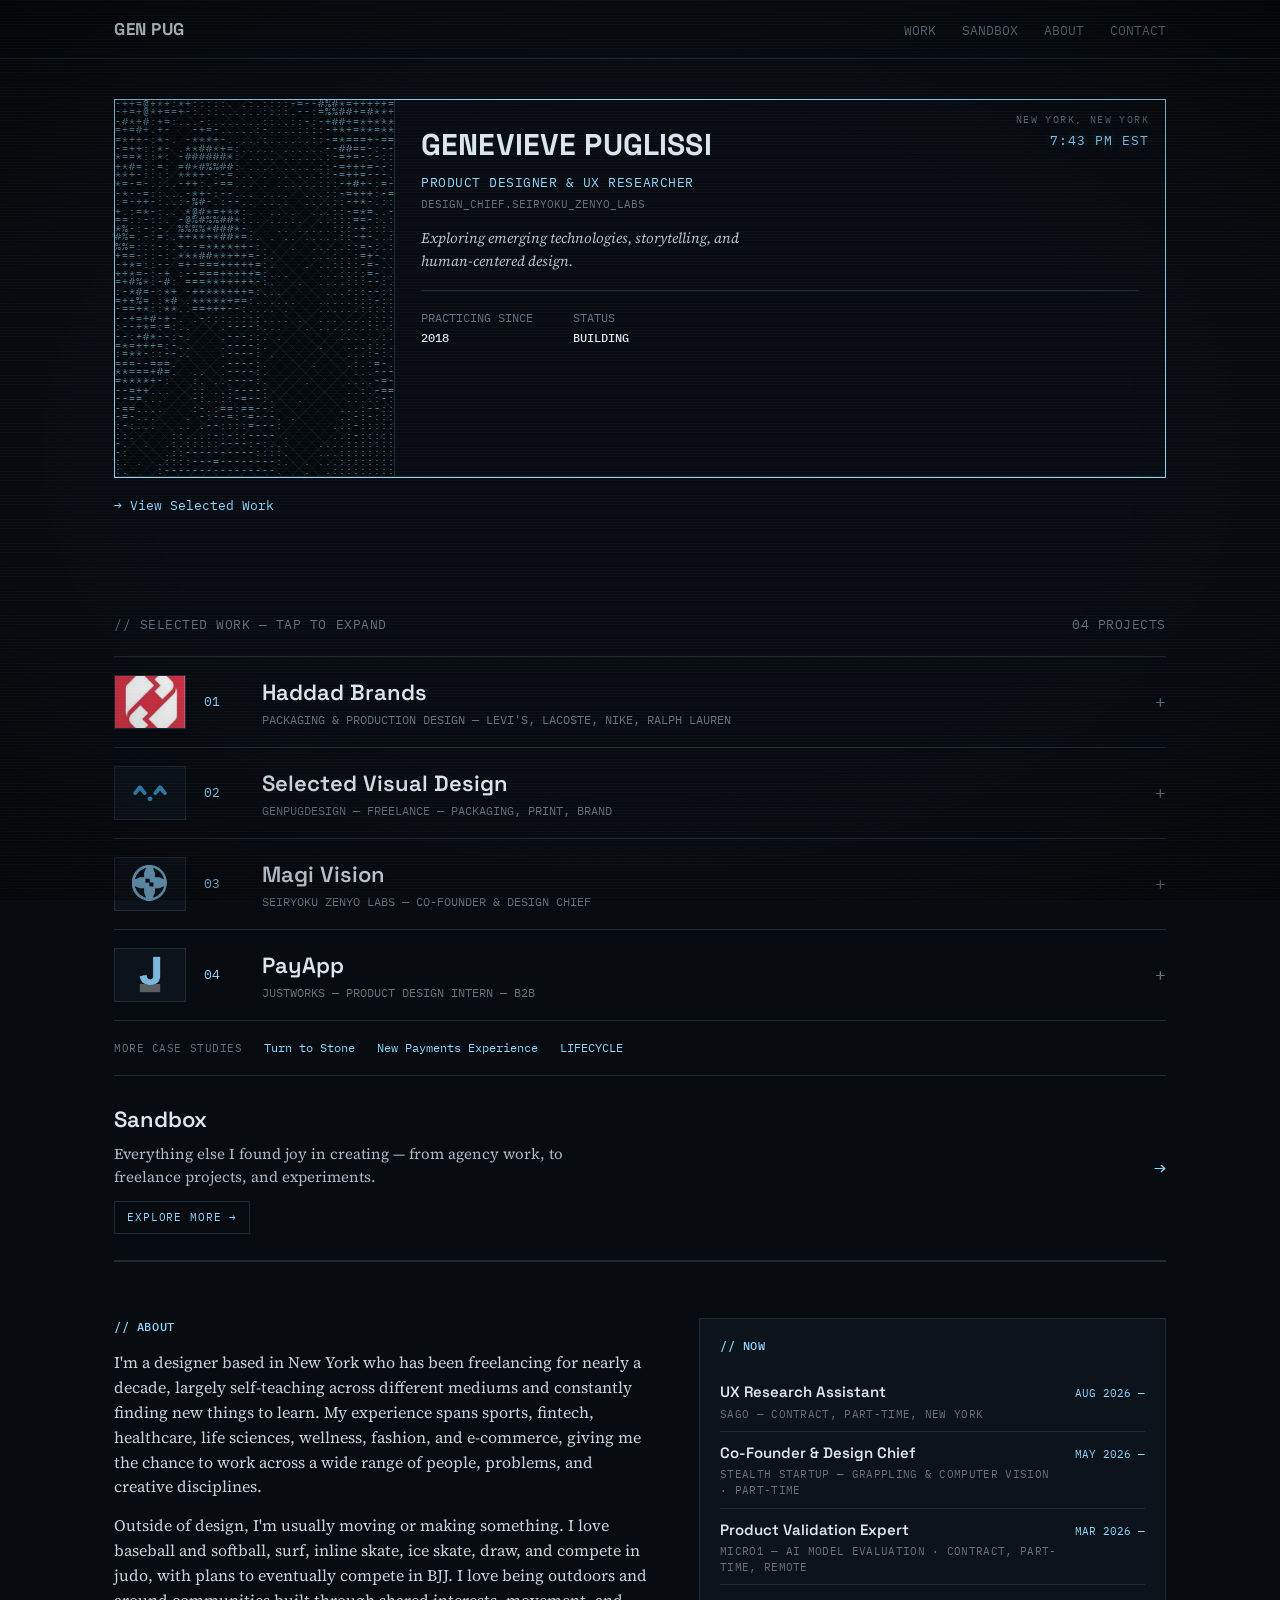
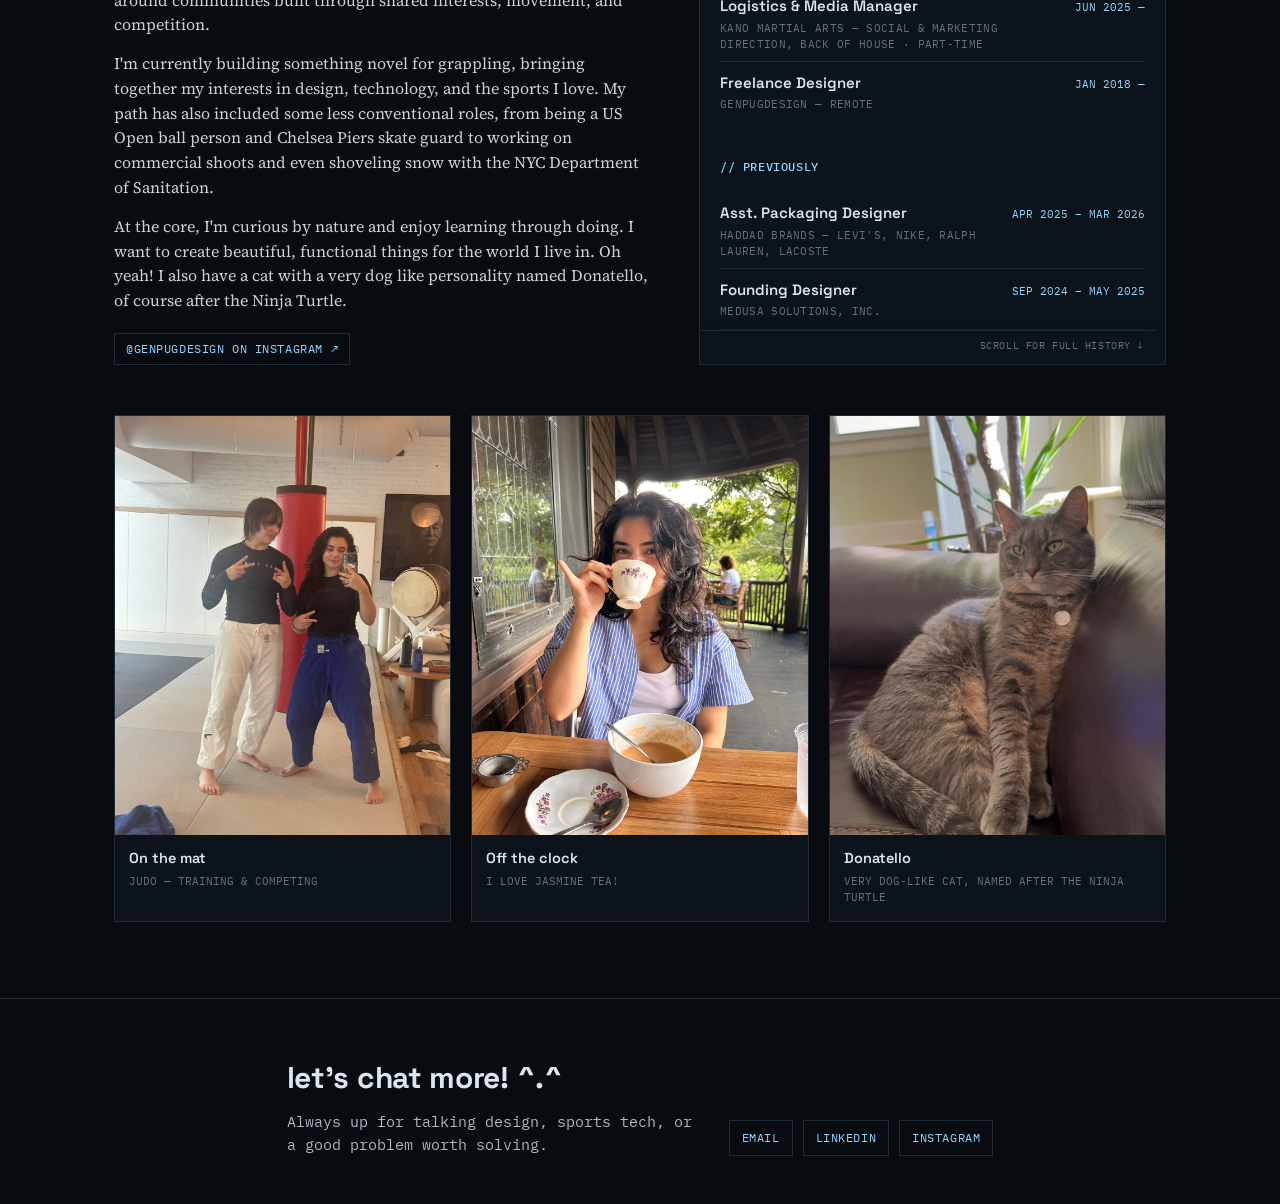
==== index.html @ 06c2ced1 "Haddad: logo, brand roster led by Levi's Signature Red, Lacoste Kids & Baby section Co-Authored-By: " ====
<!DOCTYPE html>
<html lang="en">
<head>
<meta charset="UTF-8">
<meta name="viewport" content="width=device-width, initial-scale=1.0, viewport-fit=cover">
<title>Genevieve Puglissi — Product Designer &amp; UX Researcher</title>
  <meta name="description" content="Product designer and UX researcher in New York, working across sports, fintech, healthcare, life sciences, wellness, fashion, and e-commerce.">
  <link rel="canonical" href="https://www.gen-pug.com/">
  <meta property="og:type" content="website">
  <meta property="og:site_name" content="Genevieve Puglissi">
  <meta property="og:title" content="Genevieve Puglissi — Product Designer &amp; UX Researcher">
  <meta property="og:description" content="Product designer and UX researcher in New York, working across sports, fintech, healthcare, life sciences, wellness, fashion, and e-commerce.">
  <meta property="og:url" content="https://www.gen-pug.com/">
  <meta property="og:image" content="https://www.gen-pug.com/assets/social/og-cover.png">
  <meta property="og:image:width" content="1200">
  <meta property="og:image:height" content="630">
  <meta property="og:image:alt" content="Genevieve Puglissi — Product Designer and UX Researcher">
  <meta name="twitter:card" content="summary_large_image">
  <meta name="twitter:title" content="Genevieve Puglissi — Product Designer &amp; UX Researcher">
  <meta name="twitter:description" content="Product designer and UX researcher in New York, working across sports, fintech, healthcare, life sciences, wellness, fashion, and e-commerce.">
  <meta name="twitter:image" content="https://www.gen-pug.com/assets/social/og-cover.png">
  <link rel="icon" href="favicon.svg" type="image/svg+xml">
  <link rel="icon" href="favicon-32.png" sizes="32x32" type="image/png">
  <link rel="icon" href="favicon-16.png" sizes="16x16" type="image/png">
  <link rel="apple-touch-icon" href="apple-touch-icon.png">
<link rel="preconnect" href="https://fonts.googleapis.com">
<link href="https://fonts.googleapis.com/css2?family=Space+Grotesk:wght@500;600;700&family=IBM+Plex+Mono:wght@400;500&family=Source+Serif+4:ital,opsz,wght@0,8..60,400;1,8..60,500;0,8..60,600&display=swap" rel="stylesheet">
<style>
  :root {
    --bg: #080B10;
    --bg-panel: #0D131A;
    --ink: #DCE6ED;
    --accent: #8FD6FF;
    --accent-soft: rgba(143, 214, 255, 0.10);
    --line: #1F2B35;
    --muted: #64737D;
  }

  * { margin: 0; padding: 0; box-sizing: border-box; }
  html { background: var(--bg); scroll-behavior: smooth; scroll-padding-top: 90px; }
  @media (prefers-reduced-motion: reduce) { html { scroll-behavior: auto; } }

  /* Global footer */
  footer#contact { border-top: 1px solid var(--line); margin-top: 20px; padding: 56px 0 64px; }
  footer#contact .footer-inner { display: flex; justify-content: space-between; align-items: flex-end; gap: 28px; flex-wrap: wrap; }
  .footer-cta { font-family: 'Space Grotesk', sans-serif; font-weight: 700; font-size: 30px; color: var(--ink); letter-spacing: -0.01em; }
  .footer-sub { font-size: 15px; color: #AEBBC4; margin-top: 8px; max-width: 46ch; }
  .footer-links { display: flex; gap: 10px; flex-wrap: wrap; }
  .footer-links a { font-family: 'IBM Plex Mono', monospace; font-size: 11.5px; letter-spacing: 0.05em; color: var(--accent); text-decoration: none; border: 1px solid var(--line); padding: 8px 12px; }
  .footer-links a:hover { border-color: var(--accent); background: var(--accent-soft); }
  @media (max-width: 400px) {
    .footer-cta { font-size: 23px; }
    footer#contact { padding: 40px 0 48px; }
  }
  body {
    background: var(--bg); color: var(--ink); font-family: 'Source Serif 4', serif;
    line-height: 1.55; -webkit-font-smoothing: antialiased; overflow-x: hidden; position: relative;
  }

  .crt { position: fixed; inset: 0; pointer-events: none; z-index: 50; }
  .crt::before { content: ""; position: absolute; inset: 0; background: repeating-linear-gradient(180deg, rgba(143,214,255,0.035) 0px, rgba(143,214,255,0.035) 1px, transparent 1px, transparent 3px); }
  .crt::after { content: ""; position: absolute; inset: 0; background: radial-gradient(ellipse at center, transparent 55%, rgba(0,0,0,0.55) 120%); }
  .grain-tex { position: fixed; inset: 0; pointer-events: none; z-index: 49; opacity: 0.4; background-image: repeating-linear-gradient(0deg, rgba(255,255,255,0.012) 0px, rgba(255,255,255,0.012) 1px, transparent 1px, transparent 2px), repeating-linear-gradient(90deg, rgba(255,255,255,0.010) 0px, rgba(255,255,255,0.010) 1px, transparent 1px, transparent 3px); }

  .mono { font-family: 'IBM Plex Mono', monospace; }
  .wrap { max-width: 1080px; margin: 0 auto; padding: 0 32px; }

  @keyframes flicker { 0%,96%,100% { opacity: 1; } 97% { opacity: 0.85; } 98% { opacity: 1; } 99% { opacity: 0.9; } }
  @media (prefers-reduced-motion: reduce) { * { animation: none !important; transition: none !important; } }

  nav { border-bottom: 1px solid var(--line); padding: 16px 0; position: sticky; top: 0; z-index: 40; background: rgba(8,11,16,0.82); -webkit-backdrop-filter: blur(10px); backdrop-filter: blur(10px); }
  nav .wrap { display: flex; justify-content: space-between; align-items: baseline; gap: 16px; flex-wrap: nowrap; }
  .nav-name { flex-shrink: 0; }
  .nav-name { font-family: 'Space Grotesk', sans-serif; font-weight: 700; font-size: 17px; letter-spacing: 0.03em; }
  .nav-links { display: flex; gap: 26px; flex-shrink: 0; white-space: nowrap; font-size: 13px; font-family: 'IBM Plex Mono', monospace; color: var(--muted); }
  .nav-links a { color: var(--muted); text-decoration: none; }
  .nav-links a:hover { color: var(--accent); }

  /* Hero — ID card, closely modeled on a personnel-badge layout */
  header.hero { padding: 40px 0 0; position: relative; z-index: 2; }
  .status-line { font-family: 'IBM Plex Mono', monospace; font-size: 12px; color: var(--accent); letter-spacing: 0.06em; margin-bottom: 18px; }
  .status-line::before { content: "● "; }

  .id-card { border: 1px solid var(--accent); background: var(--bg); position: relative; }

  .id-body { display: grid; grid-template-columns: 280px 1fr; border-bottom: 1px solid var(--line); }
  .id-photo { border-right: 1px solid var(--line); background: #05080B; position: relative; overflow: hidden; min-height: 100%; }
  .id-photo .hatch { position: absolute; inset: 0; background-image: repeating-linear-gradient(45deg, rgba(143,214,255,0.05) 0, rgba(143,214,255,0.05) 1px, transparent 1px, transparent 9px), repeating-linear-gradient(-45deg, rgba(143,214,255,0.05) 0, rgba(143,214,255,0.05) 1px, transparent 1px, transparent 9px); }
  .id-photo .ascii-fit { position: absolute; top: 50%; left: 50%; transform-origin: center center; }
  /* gradient is phone-only — added inside the mobile breakpoint below */
  .id-photo pre { font-family: 'IBM Plex Mono', monospace; font-size: 7px; line-height: 6.6px; letter-spacing: 1.15px; color: rgba(143,214,255,0.55); white-space: pre; margin: 0; padding: 0; animation: flowerglitch 7s infinite; }
  @keyframes flowerglitch {
    0%, 90%, 100% { transform: translate(0,0) skew(0deg); text-shadow: none; opacity: 1; }
    91% { transform: translate(-2px,1px) skewX(1deg); text-shadow: 2px 0 rgba(255,90,90,0.45), -2px 0 rgba(90,200,255,0.45); opacity: 0.85; }
    92% { transform: translate(2px,-1px); opacity: 0.55; }
    92.5% { transform: translate(-3px,0); text-shadow: 2px 0 rgba(255,90,90,0.4), -2px 0 rgba(90,200,255,0.4); }
    93% { transform: translate(1px,1px); opacity: 1; text-shadow: none; }
    96% { transform: translate(0,0); }
    96.4% { transform: translate(2px,0); opacity: 0.7; }
    96.8% { transform: translate(0,0); opacity: 1; }
  }

  .id-fields { padding: 22px 26px 20px; }
  .id-name { font-family: 'Space Grotesk', sans-serif; font-weight: 700; font-size: 30px; letter-spacing: 0.005em; }
  .id-role { font-family: 'IBM Plex Mono', monospace; font-size: 13px; color: var(--accent); margin-top: 4px; letter-spacing: 0.04em; }
  .id-callsign { font-family: 'IBM Plex Mono', monospace; font-size: 11px; color: var(--muted); margin-top: 3px; }
  .id-tagline { font-family: 'Source Serif 4', serif; font-style: italic; font-size: 14.5px; color: #B7C4CD; margin-top: 14px; max-width: 40ch; }

  .id-divider { border-top: 1px solid var(--line); margin: 18px 0; }
  .id-row-2 { display: flex; gap: 40px; font-family: 'IBM Plex Mono', monospace; font-size: 11.5px; color: var(--muted); margin-bottom: 22px; }
  .id-row-2 b { color: var(--ink); font-weight: 500; display: block; margin-top: 2px; }

  /* location + live local time, pinned to the card's top-right */
  .id-stamp { position: absolute; top: 12px; right: 16px; z-index: 6; text-align: right; pointer-events: none; }
  .id-stamp .pl { font-family: 'IBM Plex Mono', monospace; font-size: 10px; letter-spacing: 0.14em; color: var(--muted); }
  .id-stamp .tm { font-family: 'IBM Plex Mono', monospace; font-size: 13px; letter-spacing: 0.08em; color: var(--accent); margin-top: 3px; text-shadow: 0 0 10px rgba(143,214,255,0.35); }

  /* Dancing ASCII crew */
  .coords-row { display: flex; align-items: center; gap: 30px; flex-wrap: wrap; width: 100%; }
  .dancers { display: flex; flex: 1; justify-content: space-evenly; align-items: center; gap: 20px; margin: 0; font-family: 'IBM Plex Mono', monospace; font-size: 23px; line-height: 1.2; color: var(--accent); }
  .dancer { position: relative; width: 4.2em; height: 3.8em; }
  .dancer pre { position: absolute; inset: 0; margin: 0; white-space: pre; opacity: 0; text-shadow: 0 0 6px rgba(143,214,255,0.55), 0 0 14px rgba(143,214,255,0.28); }
  .dancer pre:nth-child(1) { animation: frameA 0.9s steps(1) infinite; }
  .dancer pre:nth-child(2) { animation: frameB 0.9s steps(1) infinite; }
  .dancer.d2 pre { animation-delay: 0.3s; }
  .dancer.d3 pre { animation-delay: 0.6s; }
  @keyframes frameA { 0%, 49% { opacity: 1; } 50%, 100% { opacity: 0; } }
  @keyframes frameB { 0%, 49% { opacity: 0; } 50%, 100% { opacity: 1; } }
  .dancers { animation: crewglow 2.8s ease-in-out infinite; }
  @keyframes crewglow { 0%, 100% { filter: brightness(1); } 50% { filter: brightness(1.45); } }
  @media (prefers-reduced-motion: reduce) {
    .dancer pre:nth-child(1) { opacity: 1; animation: none; }
    .dancer pre:nth-child(2) { opacity: 0; animation: none; }
    .dancers { animation: none; }
  }
  .id-email { font-family: 'IBM Plex Mono', monospace; font-size: 11.5px; color: var(--muted); margin-bottom: 20px; }

  .id-hexcluster { display: flex; flex-wrap: wrap; width: 46px; gap: 3px; margin: 4px 0 20px; }
  .id-hexcluster .hexdot { width: 13px; height: 13px; }
  .id-hexcluster .hexdot:nth-child(2n) { transform: translateY(7px); }

  .id-tags-row { display: flex; justify-content: space-between; font-family: 'IBM Plex Mono', monospace; font-size: 11px; color: var(--muted); line-height: 1.9; }
  .id-tags-row .right { text-align: right; }

  .id-contact-row { padding: 20px 26px 22px; }

  .hero-below { display: flex; justify-content: space-between; align-items: center; padding: 18px 0 44px; font-family: 'IBM Plex Mono', monospace; font-size: 12.5px; }
  .hero-below a { color: var(--accent); text-decoration: none; }

  @media (max-width: 480px) {
    .nav-links { gap: 16px; }
  }

  @media (max-width: 700px) {
    .id-body { grid-template-columns: 1fr; }
    /* phones: portrait fills the card, identity overlays its lower area */
    header.hero { padding-top: 14px; }
    .id-photo { border-right: none; border-bottom: none; aspect-ratio: auto; height: min(46vh, 400px); min-height: 220px; }
    .id-fields { padding-top: 0; padding-bottom: 14px; }
    /* on phones the portrait runs to the card edges and fades into the text below */
    .id-photo::after {
      content: ""; position: absolute; inset: 0; pointer-events: none; z-index: 2;
      background: linear-gradient(to bottom,
        rgba(8,11,16,0.40) 0%,
        rgba(8,11,16,0.08) 14%,
        rgba(8,11,16,0.20) 45%,
        rgba(8,11,16,0.80) 78%,
        var(--bg) 100%);
    }
    .id-ident {
      position: relative; z-index: 3;
      margin: -150px 0 0; padding: 54px 0 14px;
      background: linear-gradient(to bottom, transparent 0%, rgba(8,11,16,0.55) 30%, rgba(8,11,16,0.88) 62%, var(--bg) 100%);
    }
    .id-ident .id-tagline { max-width: 34ch; margin-top: 10px; }
    /* the stamp sits over the portrait on phones — give it a soft backdrop so it stays readable */
    .id-stamp { top: 10px; right: 12px; padding: 6px 10px; background: linear-gradient(to left, rgba(8,11,16,0.82), rgba(8,11,16,0.55) 70%, transparent); border-radius: 3px; }
    .id-stamp .pl { color: #8E9BA4; }
    .id-divider { margin: 10px 0; }
    .id-row-2 { margin-bottom: 14px; }
    .coords-row { gap: 18px; }
    .hero-below { padding: 14px 0 32px; }
    .id-row-2 { flex-wrap: wrap; gap: 20px; }
    .id-tags-row { flex-direction: column; gap: 10px; }
    .id-tags-row .right { text-align: left; }
  }

  .section-label { padding: 56px 0 20px; font-family: 'IBM Plex Mono', monospace; font-size: 13px; color: var(--muted); letter-spacing: 0.04em; display: flex; justify-content: space-between; align-items: baseline; border-bottom: 1px solid var(--line); }

  @media (max-width: 480px) {
    .section-label { flex-direction: column; align-items: flex-start; gap: 6px; }
  }


  /* Selected work — compact, collapsed by default, click to expand */
  .project-row { border-bottom: 1px solid var(--line); }
  .row-head { display: grid; grid-template-columns: 72px 40px 1fr auto; gap: 18px; align-items: center; padding: 18px 0; cursor: pointer; }
  .row-thumb { width: 72px; height: 54px; border: 1px solid var(--line); background: var(--bg-panel); position: relative; display: flex; align-items: center; justify-content: center; overflow: hidden; }
  .row-thumb svg { width: 100%; height: 100%; }
  .row-thumb img { max-width: 62%; max-height: 72%; width: auto; height: auto; object-fit: contain; opacity: 0.85; transition: opacity 0.25s ease, transform 0.25s ease; }
  .project-row.open .row-thumb img, .row-head:hover .row-thumb img { opacity: 1; transform: scale(1.06); }
  .project-row.open .row-thumb { border-color: var(--accent); }
  .row-thumb.fill img { max-width: 100%; max-height: 100%; width: 100%; height: 100%; object-fit: cover; opacity: 1; }
  .project-row.open .row-thumb.fill img, .row-head:hover .row-thumb.fill img { transform: none; }
  .row-index { font-family: 'IBM Plex Mono', monospace; font-size: 12.5px; color: var(--accent); }
  .row-title { font-family: 'Space Grotesk', sans-serif; font-weight: 600; font-size: 22px; }
  .row-org { font-family: 'IBM Plex Mono', monospace; font-size: 11.5px; color: var(--muted); margin-top: 2px; }
  .row-toggle { font-family: 'IBM Plex Mono', monospace; font-size: 18px; color: var(--muted); transition: transform 0.3s; }
  .project-row.open .row-toggle { transform: rotate(45deg); color: var(--accent); }

  .row-body { max-height: 0; overflow: hidden; transition: max-height 0.4s ease; }
  .project-row.open .row-body { max-height: 520px; }
  .row-body-inner { padding: 0 0 26px 148px; }
  .row-desc { font-size: 15px; color: #C7D2D9; max-width: 62ch; margin-bottom: 12px; }
  .row-list { list-style: none; font-size: 13.5px; color: #AEBBC4; margin-bottom: 12px; }
  .row-list li { padding-left: 16px; position: relative; margin-bottom: 4px; }
  .row-list li::before { content: "›"; position: absolute; left: 0; color: var(--accent); }
  .tags { display: flex; gap: 10px; flex-wrap: wrap; margin-bottom: 10px; }
  .tag { font-family: 'IBM Plex Mono', monospace; font-size: 11.5px; color: var(--accent); border: 1px solid var(--line); background: var(--accent-soft); padding: 5px 11px; }
  .case-link { font-family: 'IBM Plex Mono', monospace; font-size: 12px; color: var(--muted); }

  @media (max-width: 700px) {
    .row-head { grid-template-columns: 50px 1fr auto; }
    .row-thumb { width: 50px; height: 38px; }
    .row-index { display: none; }
    .row-body-inner { padding-left: 0; }
    .project-row.open .row-body { max-height: 760px; }
  }

  .more-cs { display: flex; flex-wrap: wrap; gap: 8px 22px; align-items: baseline; padding: 18px 0; border-bottom: 1px solid var(--line); font-family: 'IBM Plex Mono', monospace; font-size: 12px; }
  .more-cs span { color: var(--muted); letter-spacing: 0.05em; font-size: 11px; }
  .more-cs a { color: var(--accent); text-decoration: none; }
  .more-cs a:hover { text-decoration: underline; }

  /* Other work — link card through to its own page */
  .other-cta { display: flex; justify-content: space-between; align-items: center; gap: 20px; padding: 26px 0; border-bottom: 1px solid var(--line); text-decoration: none; color: inherit; transition: padding-left 0.2s ease; }
  .other-cta:hover { padding-left: 8px; }
  .other-cta .oc-title { font-family: 'Space Grotesk', sans-serif; font-weight: 600; font-size: 22px; }
  .other-cta:hover .oc-title { color: var(--accent); }
  .other-cta .oc-sub { font-family: 'Source Serif 4', serif; font-size: 15px; color: #AEBBC4; margin-top: 6px; max-width: 64ch; }
  .other-cta .oc-cta { display: inline-block; margin-top: 12px; font-family: 'IBM Plex Mono', monospace; font-size: 11px; letter-spacing: 0.08em; color: var(--accent); border: 1px solid var(--line); padding: 7px 12px; transition: border-color 0.2s ease, background 0.2s ease; }
  .other-cta:hover .oc-cta { border-color: var(--accent); background: var(--accent-soft); }
  .other-cta .oc-arrow { font-family: 'IBM Plex Mono', monospace; font-size: 20px; color: var(--accent); flex-shrink: 0; }

  .about-grid { display: grid; grid-template-columns: 1.15fr 1fr; gap: 48px; padding: 56px 0 40px; border-top: 1px solid var(--line); align-items: stretch; }

  /* Experience card — height driven by the About column, scrolls internally */
  .xp-col { position: relative; min-height: 340px; }
  .xp-card { position: absolute; inset: 0; border: 1px solid var(--line); background: var(--bg-panel); overflow: hidden; }
  .xp-scroll { position: absolute; inset: 0; overflow-y: auto; padding: 18px 20px 52px; scrollbar-width: thin; scrollbar-color: var(--line) transparent; -webkit-overflow-scrolling: touch; overscroll-behavior: contain; }
  .xp-scroll::-webkit-scrollbar { width: 8px; }
  .xp-scroll::-webkit-scrollbar-track { background: transparent; }
  .xp-scroll::-webkit-scrollbar-thumb { background: var(--line); border-radius: 4px; }
  .xp-scroll::-webkit-scrollbar-thumb:hover { background: var(--muted); }
  .xp-scroll .xp-block h3 { position: sticky; top: -18px; background: var(--bg-panel); padding: 10px 0 8px; margin-bottom: 8px; z-index: 2; }
  .xp-scroll .xp-block:first-child h3 { padding-top: 0; }
  .xp-fade { position: absolute; left: 1px; right: 9px; bottom: 1px; height: 46px; pointer-events: none; background: linear-gradient(transparent, var(--bg-panel) 60%); z-index: 3; }
  .xp-hint { position: absolute; left: 0; right: 9px; bottom: 0; padding: 8px 12px 10px; text-align: right; font-family: 'IBM Plex Mono', monospace; font-size: 9.5px; letter-spacing: 0.06em; color: var(--muted); background: var(--bg-panel); border-top: 1px solid var(--line); pointer-events: none; z-index: 4; }
  .about-grid h3 { font-family: 'IBM Plex Mono', monospace; font-weight: 500; font-size: 12px; color: var(--accent); margin-bottom: 14px; letter-spacing: 0.05em; }
  .about-grid p { font-size: 16px; color: #C7D2D9; margin-bottom: 14px; }
  .about-grid p:last-child { margin-bottom: 0; }
  .about-grid p em { color: var(--ink); font-style: italic; }
  .ig-link { display: inline-block; margin-top: 6px; font-family: 'IBM Plex Mono', monospace; font-size: 11.5px; letter-spacing: 0.05em; color: var(--accent); text-decoration: none; border: 1px solid var(--line); padding: 6px 11px; }
  .ig-link:hover { border-color: var(--accent); background: var(--accent-soft); }

  .xp-block { margin-bottom: 26px; }
  .xp-item { display: grid; grid-template-columns: 1fr auto; gap: 8px 16px; padding: 9px 0; border-bottom: 1px solid var(--line); align-items: baseline; }
  .xp-item:last-child { border-bottom: none; }
  .xp-role { font-family: 'Space Grotesk', sans-serif; font-weight: 600; font-size: 15px; }
  .xp-org { font-family: 'IBM Plex Mono', monospace; font-size: 10.5px; color: var(--muted); margin-top: 2px; letter-spacing: 0.03em; }
  .xp-date { font-family: 'IBM Plex Mono', monospace; font-size: 10.5px; color: var(--accent); white-space: nowrap; }
  .xp-note { font-size: 13.5px; color: #8E9BA4; margin-top: 10px; }

  .fun-grid { display: grid; grid-template-columns: repeat(3, 1fr); gap: 20px; padding: 10px 0 56px; }
  .fun { border: 1px solid var(--line); background: var(--bg-panel); position: relative; overflow: hidden; }
  .fun .fun-media { aspect-ratio: 4/5; position: relative; background: #05080B; }
  .fun .fun-media img { width: 100%; height: 100%; object-fit: cover; display: block; }
  .fun .hatch { position: absolute; inset: 0; background-image: repeating-linear-gradient(45deg, rgba(143,214,255,0.06) 0, rgba(143,214,255,0.06) 1px, transparent 1px, transparent 9px), repeating-linear-gradient(-45deg, rgba(143,214,255,0.06) 0, rgba(143,214,255,0.06) 1px, transparent 1px, transparent 9px); }
  .fun .ph { position: absolute; inset: 0; display: flex; align-items: center; justify-content: center; font-family: 'IBM Plex Mono', monospace; font-size: 11px; color: var(--muted); text-align: center; padding: 14px; }
  .fun-cap { padding: 12px 14px 16px; }
  .fun-cap .t { font-family: 'Space Grotesk', sans-serif; font-weight: 600; font-size: 14.5px; }
  .fun-cap .s { font-family: 'IBM Plex Mono', monospace; font-size: 10.5px; color: var(--muted); margin-top: 3px; }

  footer { padding: 44px 0 60px; display: flex; justify-content: space-between; align-items: baseline; font-family: 'IBM Plex Mono', monospace; font-size: 13px; color: var(--muted); position: relative; z-index: 2; }
  footer a { color: var(--accent); text-decoration: none; }

  @media (max-width: 760px) {
    .wrap { padding: 0 20px; }
    .id-name { font-size: 22px; }
    .about-grid { grid-template-columns: 1fr; gap: 34px; padding-top: 40px; }
    .fun-grid { grid-template-columns: 1fr 1fr; gap: 14px; }
    /* stacked: card becomes a normal capped-height scroller */
    .xp-col { min-height: 0; height: 440px; }
    .xp-card { position: relative; height: 100%; }
    .xp-fade { height: 74px; background: linear-gradient(transparent, var(--bg-panel) 45%); }
  }

  /* Small phones — down to 320px */
  @media (max-width: 400px) {
    .wrap { padding: 0 14px; }
    nav { padding: 12px 0; }
    .nav-name { font-size: 14px; }
    .nav-links { gap: 14px; font-size: 11px; }
    .id-fields { padding: 18px 16px 16px; }
    .id-contact-row { padding: 16px 16px 18px; }
    .id-name { font-size: 19px; }
    .id-role { font-size: 11px; }
    .id-tagline { font-size: 13.5px; }
    .section-label { font-size: 11.5px; padding-top: 40px; }
    .row-head { grid-template-columns: 44px 1fr auto; gap: 12px; }
    .row-thumb { width: 44px; height: 34px; }
    .row-title { font-size: 17px; }
    .row-org { font-size: 10px; }
    .tag { font-size: 10.5px; padding: 4px 8px; }
    .coords-row { gap: 14px; }
    .dancers { font-size: 12px; gap: 16px; margin-top: 10px; }
    .other-cta .oc-title { font-size: 18px; }
    .hero-below { font-size: 11.5px; }
    footer { flex-direction: column; gap: 10px; }
    .about-grid { gap: 28px; }
    .about-grid p { font-size: 15px; }
    .xp-item { grid-template-columns: 1fr; gap: 3px; }
    .xp-date { color: var(--muted); }
    .fun-grid { grid-template-columns: 1fr; gap: 14px; padding-bottom: 40px; }
    .fun .fun-media { aspect-ratio: 3/2; }
  }

  /* Mobile hardening — smallest iOS & Android screens */
  body { -webkit-text-size-adjust: 100%; overflow-wrap: break-word; }
  img, svg, video { max-width: 100%; height: auto; }
  a, button { overflow-wrap: break-word; }
  @supports (padding: max(0px)) {
    .wrap { padding-left: max(14px, env(safe-area-inset-left)); padding-right: max(14px, env(safe-area-inset-right)); }
    footer#contact { padding-bottom: max(48px, calc(env(safe-area-inset-bottom) + 32px)); }
  }
  @media (max-width: 340px) {
    .wrap { padding-left: 12px; padding-right: 12px; }
    h1 { font-size: 23px; }
    .nav-links { gap: 10px; font-size: 10px; }
    .nav-name { font-size: 12.5px; }
    .footer-cta { font-size: 20px; }
    .footer-links a { font-size: 10.5px; padding: 7px 9px; }
  }
</style>
</head>
<body>

<div class="crt"></div>
<div class="grain-tex"></div>

<nav>
  <div class="wrap">
    <div class="nav-name">GEN PUG</div>
    <div class="nav-links"><a href="#work">WORK</a><a href="sandbox.html">SANDBOX</a><a href="#about">ABOUT</a><a href="#contact">CONTACT</a></div>
  </div>
</nav>

<header class="hero">
  <div class="wrap">
    <div class="id-card">
      <div class="id-stamp">
        <div class="pl">NEW YORK, NEW YORK</div>
        <div class="tm" id="localTime">—</div>
      </div>

      <div class="id-body">
        <div class="id-photo">
          <div class="hatch"></div>
          <div class="ascii-fit" id="asciiFit"><pre id="asciiField">++:.=-+#+#%*#-.=#**####+*+=*+++***++==-:
=--.=+=**%%%::=#%#%@%%##*++*+++*#**++-::
:=*--++:###::*+%%#*%%@%@%++-=**+++**+===
:-+*=++-++-:*#+++--=--++*##==*#++=**++==
::-##===+.:##%= :::--:----++****#*=++++-
:-=*%=*-.:***=...::.:-::----*##*****++==
-++=@+*+:*+:::::. .:.::::-=--#%#*=+++++=
-+=+@*+==+-:.::......::::.--:=%%##+=#**+
-#*+#:+=:...-:.......::..::-:-+##+=*+***
=+=#+.+-   -+=-.....:-....::::-+*+=**=**
=*++-:*-. -***+-.....:......::-=*===+-==
-=++::*- .**##*+=:..... ......--##==-:--
*==*::*: -######*: .... ......:-=+=-:-::
+*#=::=: =#*#%%##: .... .....::-=+++=--:
**+-:::: ***+-:-=... . .. ...::-=++=---.
*=-=-.:..-++:.-==... . ......:::-+#+-:=-
-*--=::...-*+-:--... ....  ...::-=+++:-=
:=-++-:..:-%#-.:--.. ....  ....::-+*-.::
+.:=*-:.. *@#*=+**:.  .. .  ...::-=*=..-
==::-::. -@%#%%##*:.. .....  ..:::==-:.:
*%-:-:-. %%%%*###*-.   .. .....:::-+:::.
#%=.-:=:.++**+*##*=:. . .. .....::-+-..:
%%=:::-:.+--=****++-:.   .  .....::=-:.:
+==-::-:.***##**+++=-:.     ...:..:=+-..
-+*=::-- =+-===+++++=:.    . ..::::-=-..
++*=-:-+ :--===+++++=:...    ...::::=-..
=+#%*:-#: ===**+++++-:.   .  ....:::--:.
:-*#=-:*+ -++***+++=:...      ...:::--::
=++%=.:*# .*****+==:......   .....:::-::
-==+*::**..==+++--:.... .    ......:::::
--+=+#-+-. .-::::::::.... .  ... ...::::
:--+*=:=:..    .----:...   . .......::.:
--:+#*--:-.    .---::. .        ......:.
=*=+++=:-..    .----:.       .   ...:::.
:=**-::--..    .----: .          ...:-:.
===--===.      .----:.      .    .:.:=-.
**===+#=.  ..  .----:.            ...---
=****+-:   :. ..----:.     .     ....-=-
--=++...   :: ..:----:           ..:.-==
--==...    -:..::-=--:.   .      ....:-:
-==....    :-.:==:==--:         ...:--::
-=-...    . -:--=:-=---. .      ..-:-:::
:-:...   .. .--::::=---:       ..:-:::::
::.     ::...:-:-::---- .      ..:-:::::
-.  .  .:.:::::----:-:...    ....:::::::
-:     .::----------::::.    ...::::::::
:. .  .::::---=--------:.  . ...::::::::
:.    :----------------.   .  .:::::::::
...  .::------:-------:     . ..::::::::
..  .:::::---:------:-.       ..::::::::
..  :::::::-::-:::::::.    .   ..:::::::
.. .::::::::::::::::::. .      ..:::::::
...::::::::::::::::::::.  .     .:::::::
..::::::::::::::::::::..    .. ..:::::::</pre></div>
        </div>

        <div class="id-fields">
          <div class="id-ident">
            <div class="id-name">GENEVIEVE PUGLISSI</div>
            <div class="id-role">PRODUCT DESIGNER &amp; UX RESEARCHER</div>
            <div class="id-callsign">DESIGN_CHIEF.SEIRYOKU_ZENYO_LABS</div>
            <p class="id-tagline">Exploring emerging technologies, storytelling, and human-centered design.</p>
          </div>

          <div class="id-divider"></div>

          <div class="id-row-2">
            <div>PRACTICING SINCE<b>2018</b></div>
            <div>STATUS<b>BUILDING</b></div>
          </div>

          <div class="coords-row">
          <div class="dancers" aria-hidden="true">
            <div class="dancer d1"><pre> \o
 |\
 &lt; \</pre><pre>  o/
  |\
 / &gt;</pre></div>
            <div class="dancer d2"><pre> o)
 (|
 ))</pre><pre> (o
 |)
 ((</pre></div>
            <div class="dancer d3"><pre> o/
&lt;X
/ \</pre><pre> \o
 X&gt;
/ \</pre></div>
          </div>
          </div>
        </div>
      </div>

    </div>

    <div class="hero-below"><a href="#work">→ View Selected Work</a></div>
  </div>
</header>

<section id="work">
  <div class="wrap">
    <div class="section-label"><span>// SELECTED WORK — TAP TO EXPAND</span><span>04 PROJECTS</span></div>

    <!-- 01 Haddad Brands -->
    <div class="project-row">
      <div class="row-head" data-toggle>
        <div class="row-thumb fill">
          <img src="assets/logos/haddad.png" alt="Haddad Brands logo">
        </div>
        <div class="row-index">01</div>
        <div><div class="row-title">Haddad Brands</div><div class="row-org">PACKAGING &amp; PRODUCTION DESIGN — LEVI'S, LACOSTE, NIKE, RALPH LAUREN</div></div>
        <div class="row-toggle">+</div>
      </div>
      <div class="row-body"><div class="row-body-inner">
        <p class="row-desc">Trim and packaging for major apparel brands, taken from layout through to the print-ready mechanical a factory works from.</p>
        <ul class="row-list"><li>Levi's Signature Red belt loop flasher for Canada: 2 sizes, 16 feature variables, English and French copy for Bill 96</li><li>Lacoste Kids &amp; Lacoste Baby packaging, built and checked as 3D constructions</li></ul>
        <div class="tags"><span class="tag">PACKAGING</span><span class="tag">PRODUCTION FILES</span><span class="tag">COMPLIANCE</span></div>
        <div class="case-link"><a href="haddad-case-study.html" style="color:var(--accent);">View full case study →</a></div>
      </div></div>
    </div>

    <!-- 02 Selected Visual Design -->
    <div class="project-row">
      <div class="row-head" data-toggle>
        <div class="row-thumb">
          <img src="favicon.svg" alt="GENPUGDESIGN mark">
        </div>
        <div class="row-index">02</div>
        <div><div class="row-title">Selected Visual Design</div><div class="row-org">GENPUGDESIGN — FREELANCE — PACKAGING, PRINT, BRAND</div></div>
        <div class="row-toggle">+</div>
      </div>
      <div class="row-body"><div class="row-body-inner">
        <p class="row-desc">Freelance packaging, posters, signage and apparel graphics: physical work made at real size for real audiences.</p>
        <ul class="row-list"><li>Medusa rolling paper booklet: artwork, dielines and a manufacturer tech pack</li><li>Campaign posters for Medusa, plus print and window signage for Kano Martial Arts</li></ul>
        <div class="tags"><span class="tag">PACKAGING</span><span class="tag">PRINT</span><span class="tag">BRAND ASSETS</span></div>
        <div class="case-link"><a href="freelance.html" style="color:var(--accent);">View selected work →</a></div>
      </div></div>
    </div>

    <!-- 03 Magi Vision -->
    <div class="project-row">
      <div class="row-head" data-toggle>
        <div class="row-thumb">
          <img src="assets/logos/magi.png" alt="Magi Vision medallion logo">
        </div>
        <div class="row-index">03</div>
        <div><div class="row-title">Magi Vision</div><div class="row-org">SEIRYOKU ZENYO LABS — CO-FOUNDER &amp; DESIGN CHIEF</div></div>
        <div class="row-toggle">+</div>
      </div>
      <div class="row-body"><div class="row-body-inner">
        <p class="row-desc">A computer-vision platform for combat-sports gyms, built from concept through launch.</p>
        <ul class="row-list"><li>Own product and experience design direction end to end</li><li>Design across hardware and software surfaces</li></ul>
        <div class="tags"><span class="tag">0 → 1</span><span class="tag">HARDWARE × SOFTWARE</span><span class="tag">DESIGN LEADERSHIP</span></div>
        <div class="case-link"><a href="magi-vision-case-study.html" style="color:var(--accent);">View full case study →</a></div>
      </div></div>
    </div>

    <!-- 04 PayApp -->
    <div class="project-row">
      <div class="row-head" data-toggle>
        <div class="row-thumb">
          <img src="assets/logos/justworks.png" alt="Justworks logo">
        </div>
        <div class="row-index">04</div>
        <div><div class="row-title">PayApp</div><div class="row-org">JUSTWORKS — PRODUCT DESIGN INTERN — B2B</div></div>
        <div class="row-toggle">+</div>
      </div>
      <div class="row-body"><div class="row-body-inner">
        <p class="row-desc">An internal B2B fintech platform used across an 11-person cross-functional team.</p>
        <ul class="row-list"><li>Led end-to-end design: user flows, site maps, high-fidelity prototypes</li><li>Partnered with PMs to define MVP scope and evaluate future opportunities</li></ul>
        <div class="tags"><span class="tag">ENTERPRISE UX</span><span class="tag">FINTECH</span><span class="tag">DESIGN SYSTEMS</span></div>
        <div class="case-link"><a href="payapp-case-study.html" style="color:var(--accent);">View full case study →</a></div>
      </div></div>
    </div>

    <div class="more-cs"><span>MORE CASE STUDIES</span><a href="medusa-case-study.html">Turn to Stone</a><a href="new-payments-experience-case-study.html">New Payments Experience</a><a href="lifecycle-case-study.html">LIFECYCLE</a></div>

  </div>
</section>

<section id="other">
  <div class="wrap">
    <a class="other-cta" href="sandbox.html">
      <div>
        <div class="oc-title">Sandbox</div>
        <div class="oc-sub">Everything else I found joy in creating — from agency work, to freelance projects, and experiments.</div>
        <span class="oc-cta">EXPLORE MORE →</span>
      </div>
      <span class="oc-arrow">→</span>
    </a>
  </div>
</section>

<section id="about">
  <div class="wrap">
    <div class="about-grid">
      <div>
        <h3>// ABOUT</h3>
        <p>I'm a designer based in New York who has been freelancing for nearly a decade, largely self-teaching across different mediums and constantly finding new things to learn. My experience spans sports, fintech, healthcare, life sciences, wellness, fashion, and e-commerce, giving me the chance to work across a wide range of people, problems, and creative disciplines.</p>
        <p>Outside of design, I'm usually moving or making something. I love baseball and softball, surf, inline skate, ice skate, draw, and compete in judo, with plans to eventually compete in BJJ. I love being outdoors and around communities built through shared interests, movement, and competition.</p>
        <p>I'm currently building something novel for grappling, bringing together my interests in design, technology, and the sports I love. My path has also included some less conventional roles, from being a US Open ball person and Chelsea Piers skate guard to working on commercial shoots and even shoveling snow with the NYC Department of Sanitation.</p>
        <p>At the core, I'm curious by nature and enjoy learning through doing. I want to create beautiful, functional things for the world I live in. Oh yeah! I also have a cat with a very dog like personality named Donatello, of course after the Ninja Turtle.</p>
        <a class="ig-link" href="https://www.instagram.com/genpugdesign" target="_blank" rel="noopener">@GENPUGDESIGN ON INSTAGRAM ↗</a>
      </div>
      <div class="xp-col">
       <div class="xp-card">
        <div class="xp-scroll">
        <div class="xp-block">
          <h3>// NOW</h3>
          <div class="xp-item">
            <div><div class="xp-role">UX Research Assistant</div><div class="xp-org">SAGO — CONTRACT, PART-TIME, NEW YORK</div></div>
            <div class="xp-date">AUG 2026 —</div>
          </div>
          <div class="xp-item">
            <div><div class="xp-role">Co-Founder &amp; Design Chief</div><div class="xp-org">STEALTH STARTUP — GRAPPLING &amp; COMPUTER VISION · PART-TIME</div></div>
            <div class="xp-date">MAY 2026 —</div>
          </div>
          <div class="xp-item">
            <div><div class="xp-role">Product Validation Expert</div><div class="xp-org">MICRO1 — AI MODEL EVALUATION · CONTRACT, PART-TIME, REMOTE</div></div>
            <div class="xp-date">MAR 2026 —</div>
          </div>
          <div class="xp-item">
            <div><div class="xp-role">Logistics &amp; Media Manager</div><div class="xp-org">KANO MARTIAL ARTS — SOCIAL &amp; MARKETING DIRECTION, BACK OF HOUSE · PART-TIME</div></div>
            <div class="xp-date">JUN 2025 —</div>
          </div>
          <div class="xp-item">
            <div><div class="xp-role">Freelance Designer</div><div class="xp-org">GENPUGDESIGN — REMOTE</div></div>
            <div class="xp-date">JAN 2018 —</div>
          </div>
        </div>

        <div class="xp-block">
          <h3>// PREVIOUSLY</h3>
          <div class="xp-item">
            <div><div class="xp-role">Asst. Packaging Designer</div><div class="xp-org">HADDAD BRANDS — LEVI'S, NIKE, RALPH LAUREN, LACOSTE</div></div>
            <div class="xp-date">APR 2025 – MAR 2026</div>
          </div>
          <div class="xp-item">
            <div><div class="xp-role">Founding Designer</div><div class="xp-org">MEDUSA SOLUTIONS, INC.</div></div>
            <div class="xp-date">SEP 2024 – MAY 2025</div>
          </div>
          <div class="xp-item">
            <div><div class="xp-role">Medical Assistant / Front Desk</div><div class="xp-org">MEDICAL OFFICE OF HOWARD BEACH</div></div>
            <div class="xp-date">DEC 2024 – APR 2025</div>
          </div>
          <div class="xp-item">
            <div><div class="xp-role">Product Research / Design Intern</div><div class="xp-org">STREAMERSTAKES — REMOTE</div></div>
            <div class="xp-date">OCT 2024 – APR 2025</div>
          </div>
          <div class="xp-item">
            <div><div class="xp-role">Product Design Intern — Payments</div><div class="xp-org">JUSTWORKS — PAYAPP &amp; NEW PAYMENTS</div></div>
            <div class="xp-date">MAY – AUG 2024</div>
          </div>
          <div class="xp-item">
            <div><div class="xp-role">Graphic Design Fellow</div><div class="xp-org">ONE ATMOSPHERE 33 — FIT APPLIED ARTS RESEARCH LAB</div></div>
            <div class="xp-date">MAR – MAY 2023</div>
          </div>
          <div class="xp-item">
            <div><div class="xp-role">Graphic Design Intern</div><div class="xp-org">THINK ROYLN</div></div>
            <div class="xp-date">SEP 2022 – FEB 2023</div>
          </div>
          <div class="xp-item">
            <div><div class="xp-role">Social Media Marketing Intern</div><div class="xp-org">CYNTHIA GALE NEW YORK</div></div>
            <div class="xp-date">MAY – AUG 2022</div>
          </div>
          <div class="xp-item">
            <div><div class="xp-role">Social Media Marketing Intern</div><div class="xp-org">CULTURE CRAFT BY IMANI</div></div>
            <div class="xp-date">NOV 2021 – FEB 2022</div>
          </div>
        </div>

        <div class="xp-block">
          <h3>// IN PARALLEL</h3>
          <div class="xp-item">
            <div><div class="xp-role">Snow Removal Crew</div><div class="xp-org">NYC DEPT. OF SANITATION</div></div>
            <div class="xp-date">WINTER 2026</div>
          </div>
          <div class="xp-item">
            <div><div class="xp-role">Head Skate Guard</div><div class="xp-org">CHELSEA PIERS — MANHATTAN · 3 YRS 8 MOS</div></div>
            <div class="xp-date">DEC 2021 – JUL 2025</div>
          </div>
          <div class="xp-item">
            <div><div class="xp-role">Production Assistant</div><div class="xp-org">VAYNERMEDIA — COACH SPRING STYLING SERIES</div></div>
            <div class="xp-date">FEB 2025</div>
          </div>
          <div class="xp-item">
            <div><div class="xp-role">US Open Ballperson</div><div class="xp-org">USTA — QUEENS, NY</div></div>
            <div class="xp-date">2018 – 2022</div>
          </div>
          <p class="xp-note">Held alongside design work — live broadcast pressure, public safety, and production sets. Different rooms, same instinct: keep moving, keep learning.</p>
        </div>

        <div class="xp-block">
          <h3>// EDUCATION</h3>
          <div class="xp-item">
            <div><div class="xp-role">BFA, Advertising &amp; Digital Design</div><div class="xp-org">FASHION INSTITUTE OF TECHNOLOGY</div></div>
            <div class="xp-date">2022 – 2024</div>
          </div>
          <div class="xp-item">
            <div><div class="xp-role">AAS, Communication Design</div><div class="xp-org">FASHION INSTITUTE OF TECHNOLOGY</div></div>
            <div class="xp-date">2020 – 2022</div>
          </div>
          <div class="xp-item">
            <div><div class="xp-role">Vertebrae Anatomy &amp; Physiology</div><div class="xp-org">LAGUARDIA COMMUNITY COLLEGE</div></div>
            <div class="xp-date">JAN – MAR 2025</div>
          </div>
        </div>

        <div class="xp-block">
          <h3>// HONORS</h3>
          <div class="xp-item">
            <div><div class="xp-role">Creative Conscience Gold</div><div class="xp-org">LIFECYCLE</div></div>
            <div class="xp-date"></div>
          </div>
          <div class="xp-item">
            <div><div class="xp-role">Scholastic Art &amp; Writing Award</div><div class="xp-org">GOLD KEY — EXHIBITED AT THE MET</div></div>
            <div class="xp-date"></div>
          </div>
          <div class="xp-item">
            <div><div class="xp-role">Dean's List</div><div class="xp-org">FASHION INSTITUTE OF TECHNOLOGY — ×2</div></div>
            <div class="xp-date"></div>
          </div>
          <div class="xp-item">
            <div><div class="xp-role">NYC Council Merit Scholarship</div><div class="xp-org">NEW YORK CITY COUNCIL</div></div>
            <div class="xp-date"></div>
          </div>
        </div>
        </div>
        <div class="xp-fade"></div>
        <div class="xp-hint">SCROLL FOR FULL HISTORY ↓</div>
       </div>
      </div>
    </div>

    <div class="fun-grid">
      <div class="fun">
        <div class="fun-media"><img src="assets/about/judo-dojo.jpg" alt="Genevieve and a training partner in judo pants on the dojo mats" loading="lazy"></div>
        <div class="fun-cap"><div class="t">On the mat</div><div class="s">JUDO — TRAINING &amp; COMPETING</div></div>
      </div>
      <div class="fun">
        <div class="fun-media"><img src="assets/about/tea.jpg" alt="Genevieve drinking tea from a floral teacup on a porch" loading="lazy"></div>
        <div class="fun-cap"><div class="t">Off the clock</div><div class="s">I LOVE JASMINE TEA!</div></div>
      </div>
      <div class="fun">
        <div class="fun-media"><img src="assets/about/donatello.jpg" alt="Donatello, a grey tabby cat, sitting upright on a leather couch" loading="lazy"></div>
        <div class="fun-cap"><div class="t">Donatello</div><div class="s">VERY DOG-LIKE CAT, NAMED AFTER THE NINJA TURTLE</div></div>
      </div>
    </div>
  </div>
</section>

<footer id="contact">
  <div class="wrap footer-inner">
    <div>
      <div class="footer-cta">let's chat more! ^.^</div>
      <div class="footer-sub">Always up for talking design, sports tech, or a good problem worth solving.</div>
    </div>
    <div class="footer-links">
      <a href="mailto:genpugdesign@gmail.com">EMAIL</a>
      <a href="https://www.linkedin.com/in/gen-pug/" target="_blank" rel="noopener">LINKEDIN</a>
      <a href="https://www.instagram.com/genpugdesign" target="_blank" rel="noopener">INSTAGRAM</a>
    </div>
  </div>
</footer>

<script>
  document.querySelectorAll('[data-toggle]').forEach(function(head){
    head.addEventListener('click', function(){
      var row = head.closest('.project-row');
      var isOpen = row.classList.contains('open');
      document.querySelectorAll('.project-row.open').forEach(function(r){ if (r !== row) r.classList.remove('open'); });
      row.classList.toggle('open', !isOpen);
    });
  });

  // live New York time in the card stamp
  (function(){
    var el = document.getElementById('localTime');
    if (!el) return;
    function tick(){
      try {
        var t = new Intl.DateTimeFormat('en-US', {
          timeZone: 'America/New_York',
          hour: 'numeric', minute: '2-digit'
        }).format(new Date());
        el.textContent = t + ' EST';
      } catch (e) {
        el.textContent = new Date().toLocaleTimeString('en-US', { hour: 'numeric', minute: '2-digit' }) + ' EST';
      }
    }
    tick();
    setInterval(tick, 15000);
  })();

  function fitAsciiToBox(){
    var fit = document.getElementById('asciiFit');
    var box = fit.parentElement;
    fit.style.transform = 'none';
    var fitRect = fit.getBoundingClientRect();
    var boxRect = box.getBoundingClientRect();
    if (fitRect.width === 0 || fitRect.height === 0) return;
    // one uniform factor sized to fill the frame edge to edge — never stretched, cropped instead
    var s = Math.max(boxRect.width / fitRect.width, boxRect.height / fitRect.height);
    fit.style.transform = 'translate(-50%, -50%) scale(' + s + ')';
  }
  fitAsciiToBox();
  window.addEventListener('resize', fitAsciiToBox);
</script>

</body>
</html>
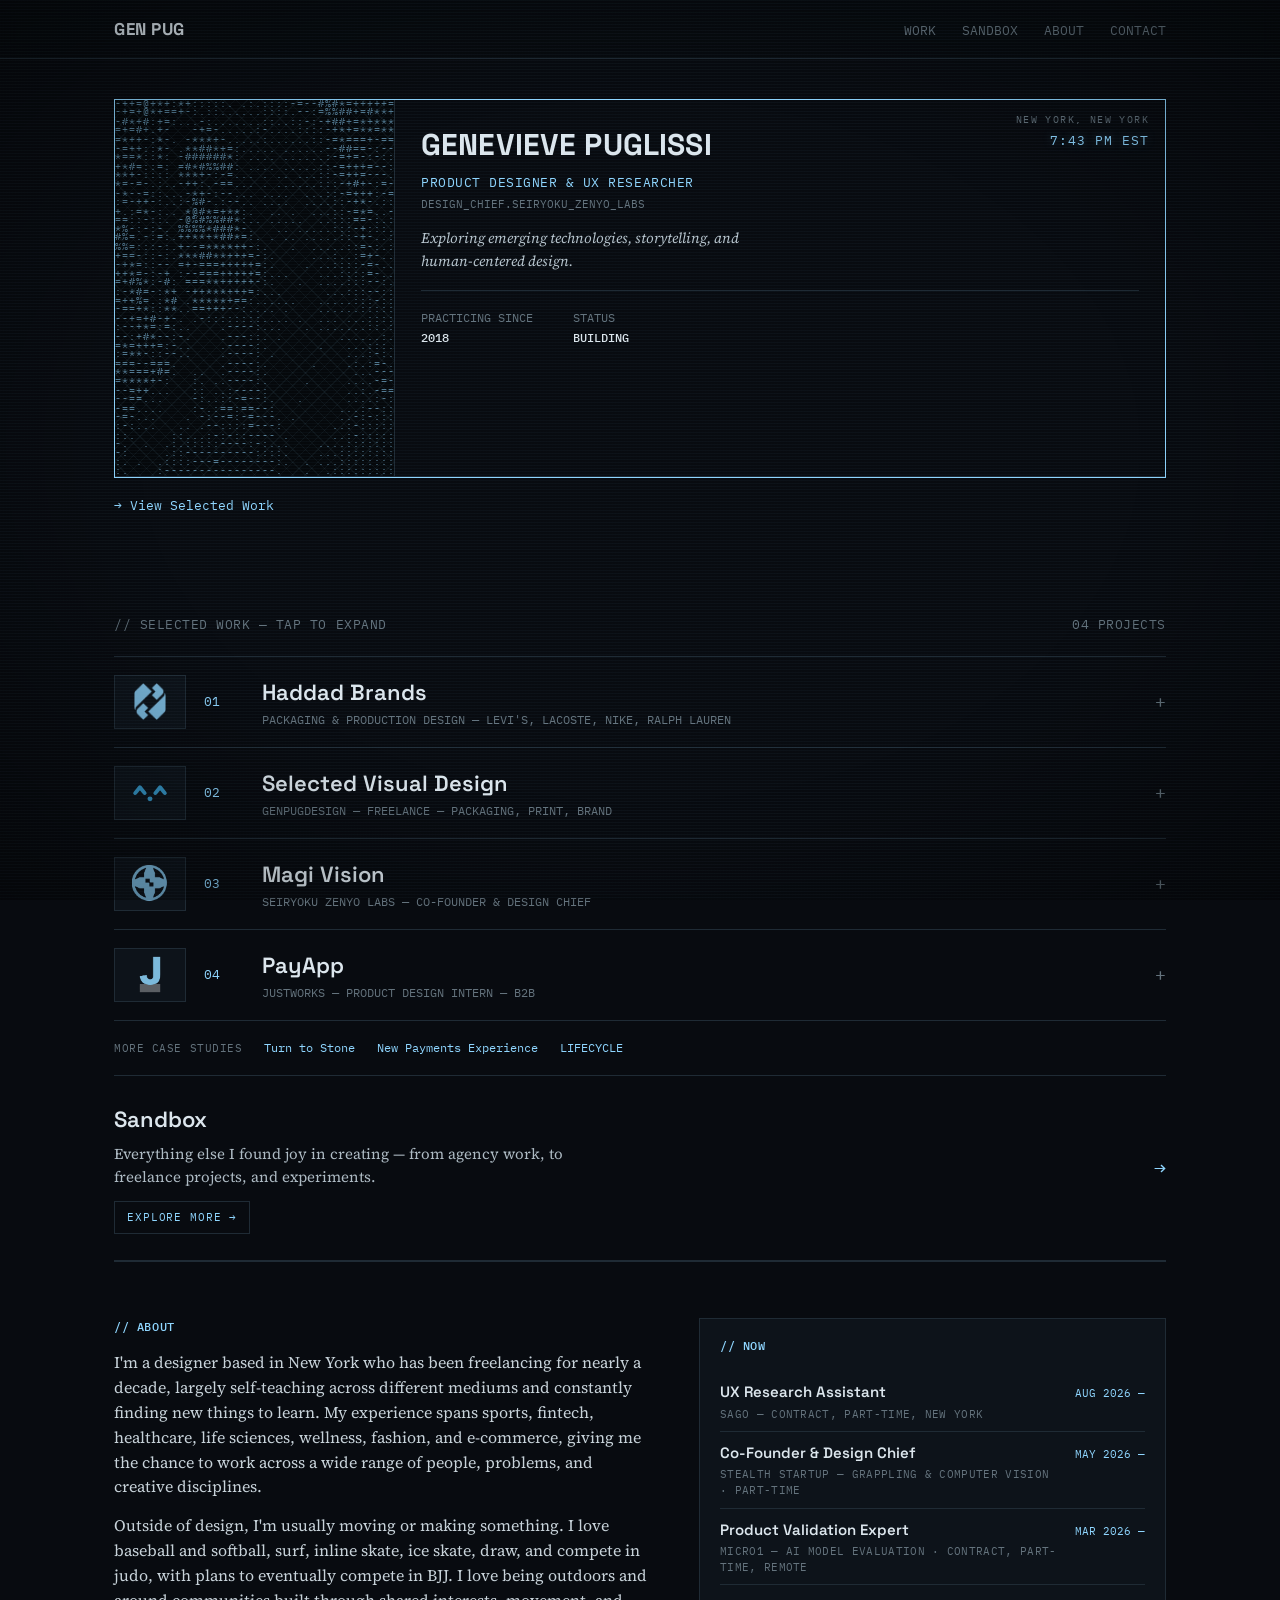
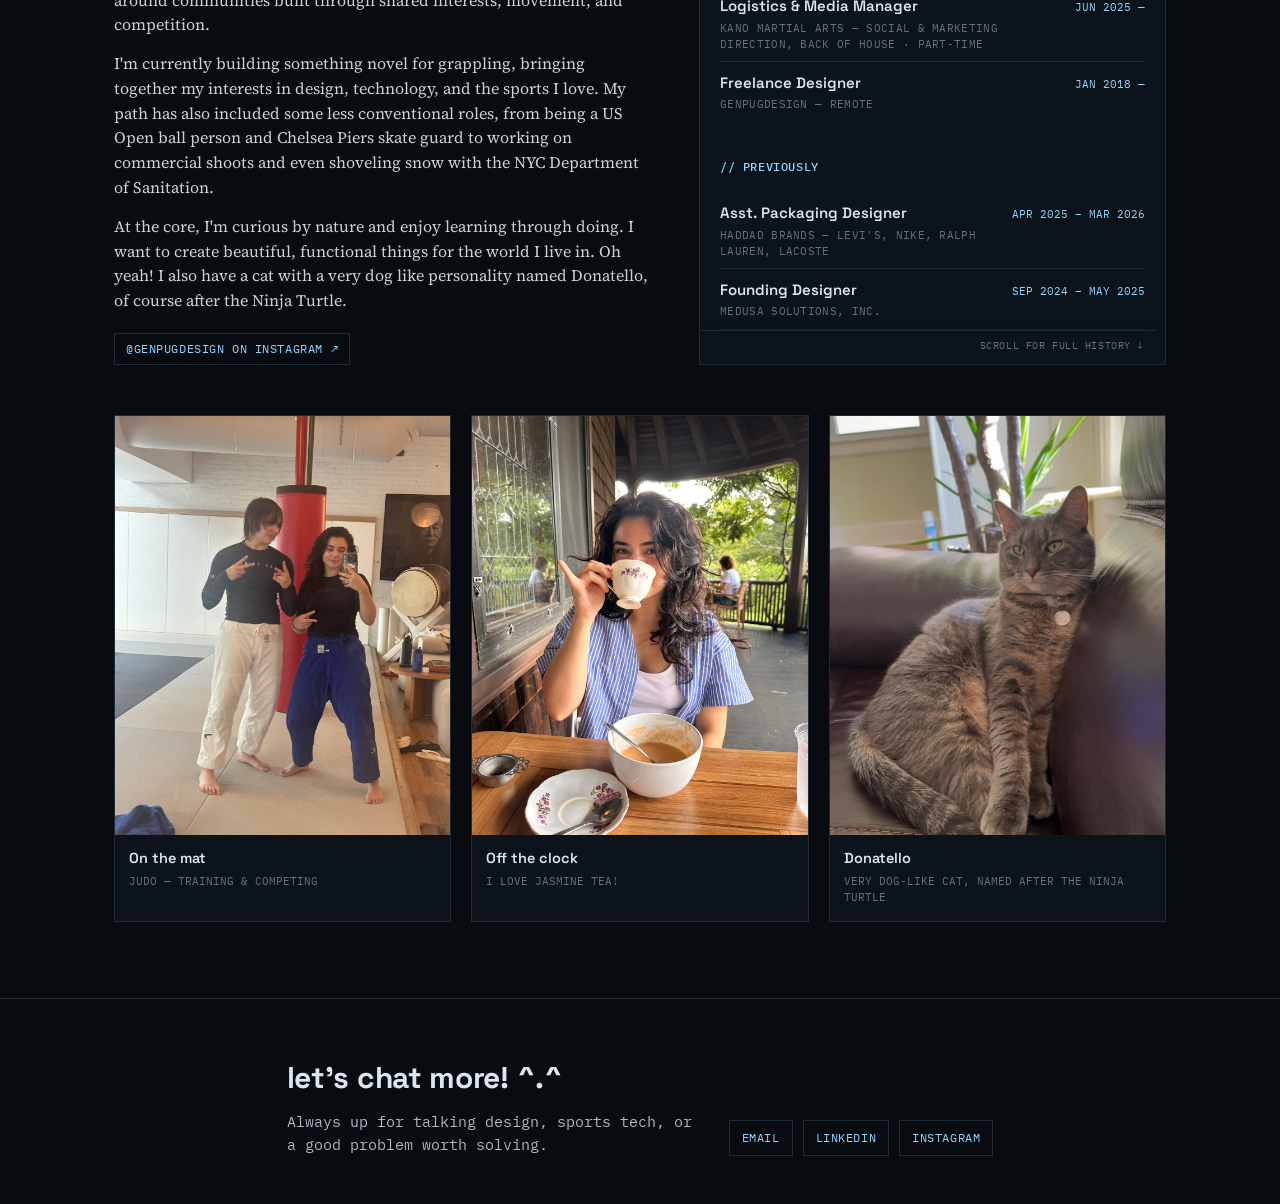
==== commit 69b68db6: "Haddad logo: accent-blue mark on transparent, same treatment as other project logos Co-Authored-By: " ====
--- a/index.html
+++ b/index.html
@@ -200,8 +200,6 @@
   .row-thumb img { max-width: 62%; max-height: 72%; width: auto; height: auto; object-fit: contain; opacity: 0.85; transition: opacity 0.25s ease, transform 0.25s ease; }
   .project-row.open .row-thumb img, .row-head:hover .row-thumb img { opacity: 1; transform: scale(1.06); }
   .project-row.open .row-thumb { border-color: var(--accent); }
-  .row-thumb.fill img { max-width: 100%; max-height: 100%; width: 100%; height: 100%; object-fit: cover; opacity: 1; }
-  .project-row.open .row-thumb.fill img, .row-head:hover .row-thumb.fill img { transform: none; }
   .row-index { font-family: 'IBM Plex Mono', monospace; font-size: 12.5px; color: var(--accent); }
   .row-title { font-family: 'Space Grotesk', sans-serif; font-weight: 600; font-size: 22px; }
   .row-org { font-family: 'IBM Plex Mono', monospace; font-size: 11.5px; color: var(--muted); margin-top: 2px; }
@@ -472,7 +470,7 @@
     <!-- 01 Haddad Brands -->
     <div class="project-row">
       <div class="row-head" data-toggle>
-        <div class="row-thumb fill">
+        <div class="row-thumb">
           <img src="assets/logos/haddad.png" alt="Haddad Brands logo">
         </div>
         <div class="row-index">01</div>
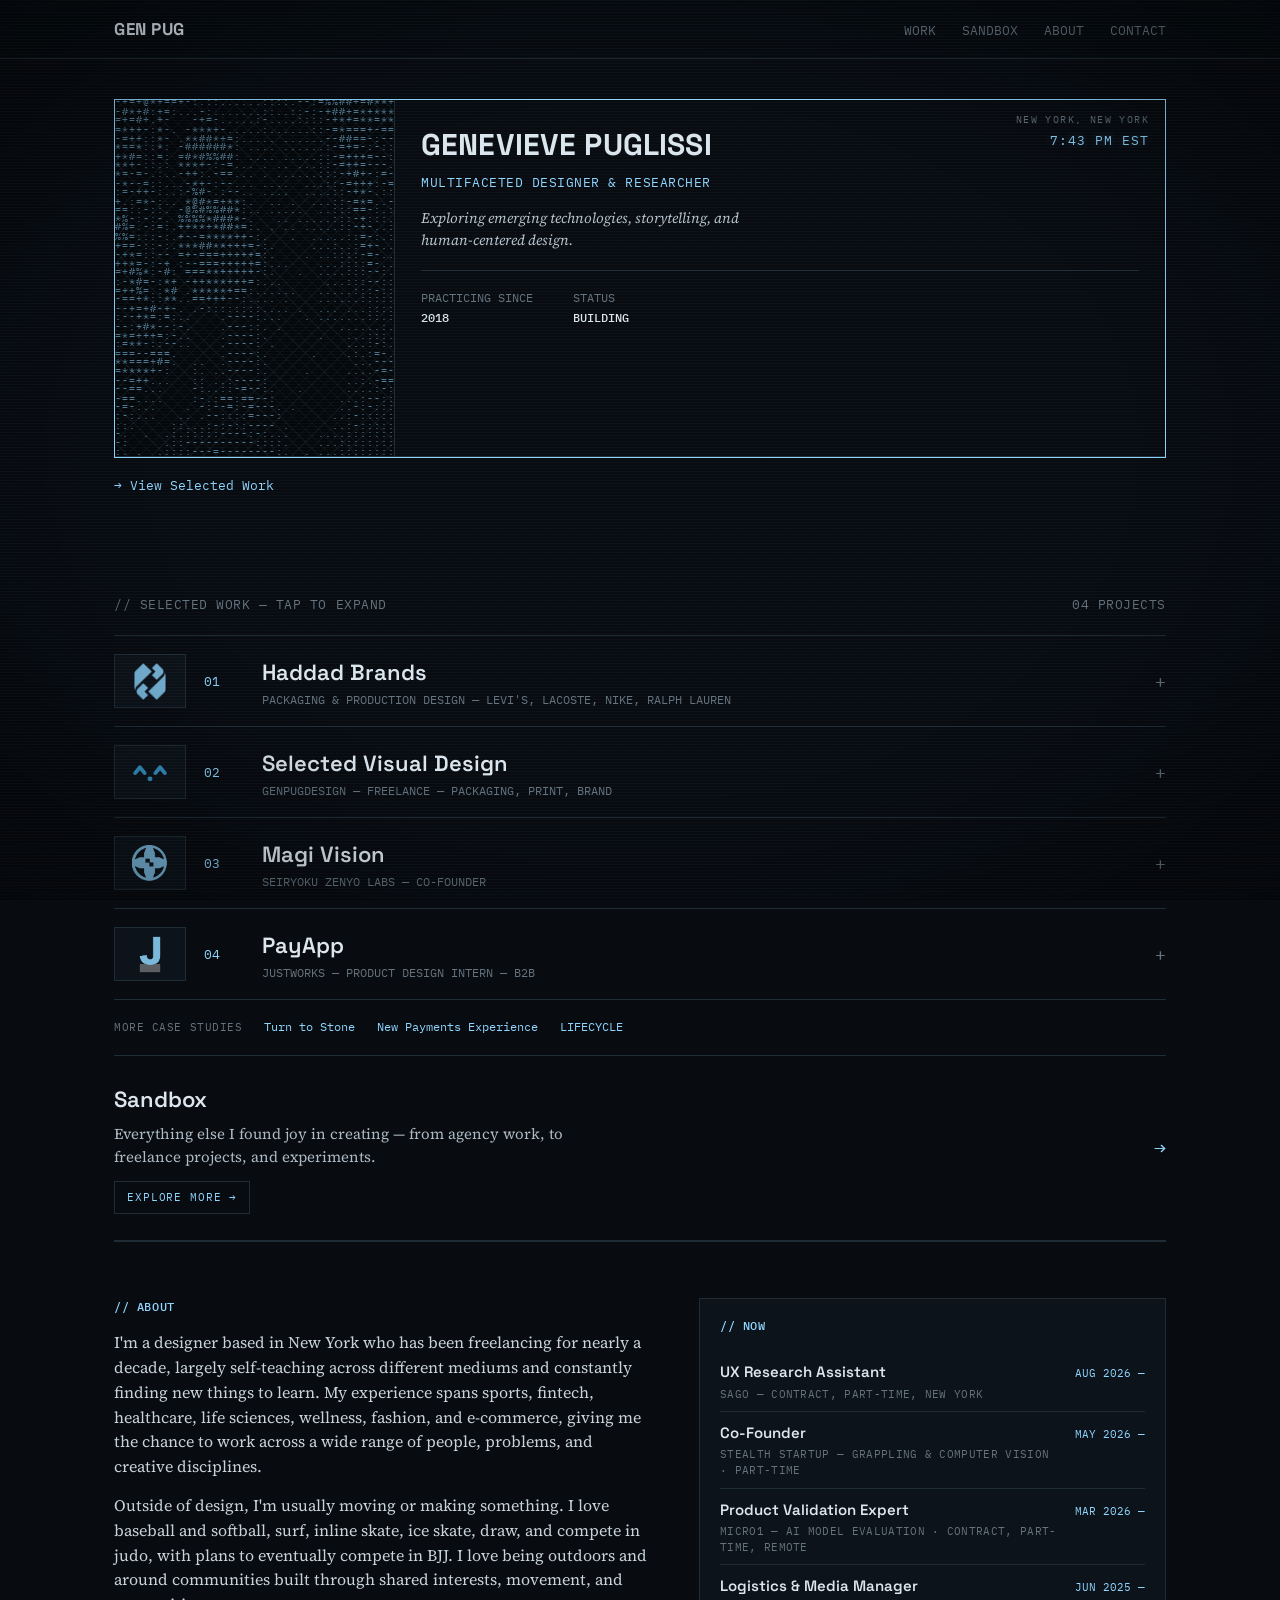
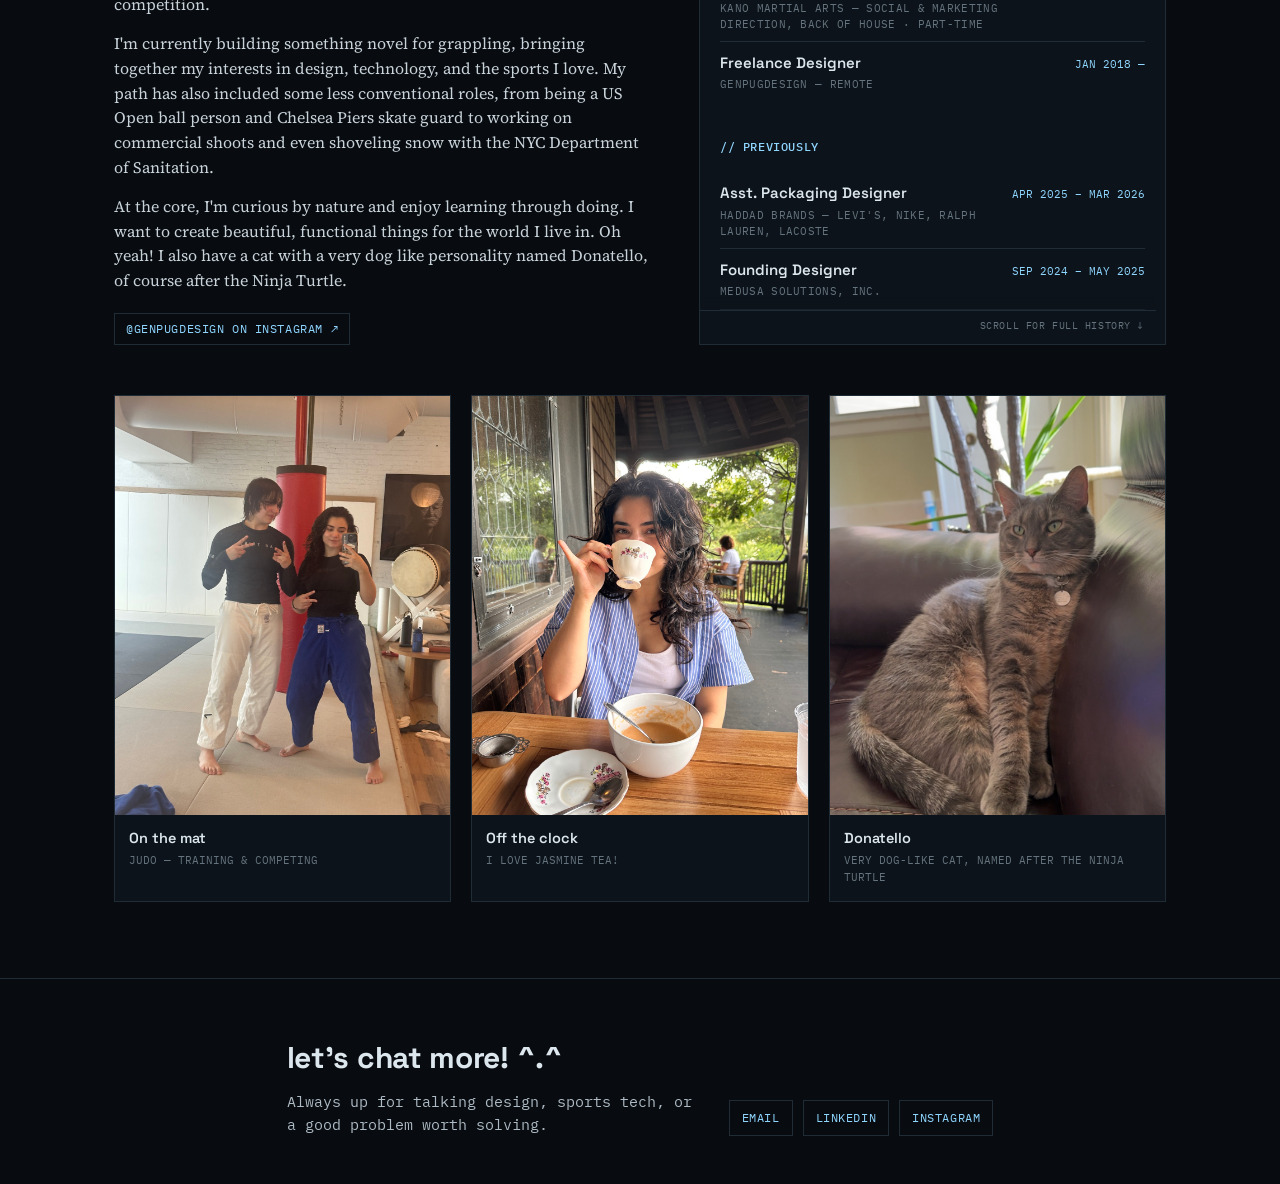
==== commit 48d7f01c: "Title: Multifaceted Designer & Researcher; drop Design Chief from landing page; new social cover Co-" ====
--- a/index.html
+++ b/index.html
@@ -3,21 +3,21 @@
 <head>
 <meta charset="UTF-8">
 <meta name="viewport" content="width=device-width, initial-scale=1.0, viewport-fit=cover">
-<title>Genevieve Puglissi — Product Designer &amp; UX Researcher</title>
-  <meta name="description" content="Product designer and UX researcher in New York, working across sports, fintech, healthcare, life sciences, wellness, fashion, and e-commerce.">
+<title>Genevieve Puglissi — Multifaceted Designer &amp; Researcher</title>
+  <meta name="description" content="Multifaceted designer and researcher in New York, working across sports, fintech, healthcare, life sciences, wellness, fashion, and e-commerce.">
   <link rel="canonical" href="https://www.gen-pug.com/">
   <meta property="og:type" content="website">
   <meta property="og:site_name" content="Genevieve Puglissi">
-  <meta property="og:title" content="Genevieve Puglissi — Product Designer &amp; UX Researcher">
-  <meta property="og:description" content="Product designer and UX researcher in New York, working across sports, fintech, healthcare, life sciences, wellness, fashion, and e-commerce.">
+  <meta property="og:title" content="Genevieve Puglissi — Multifaceted Designer &amp; Researcher">
+  <meta property="og:description" content="Multifaceted designer and researcher in New York, working across sports, fintech, healthcare, life sciences, wellness, fashion, and e-commerce.">
   <meta property="og:url" content="https://www.gen-pug.com/">
   <meta property="og:image" content="https://www.gen-pug.com/assets/social/og-cover.png">
   <meta property="og:image:width" content="1200">
   <meta property="og:image:height" content="630">
-  <meta property="og:image:alt" content="Genevieve Puglissi — Product Designer and UX Researcher">
+  <meta property="og:image:alt" content="Genevieve Puglissi — Multifaceted Designer and Researcher">
   <meta name="twitter:card" content="summary_large_image">
-  <meta name="twitter:title" content="Genevieve Puglissi — Product Designer &amp; UX Researcher">
-  <meta name="twitter:description" content="Product designer and UX researcher in New York, working across sports, fintech, healthcare, life sciences, wellness, fashion, and e-commerce.">
+  <meta name="twitter:title" content="Genevieve Puglissi — Multifaceted Designer &amp; Researcher">
+  <meta name="twitter:description" content="Multifaceted designer and researcher in New York, working across sports, fintech, healthcare, life sciences, wellness, fashion, and e-commerce.">
   <meta name="twitter:image" content="https://www.gen-pug.com/assets/social/og-cover.png">
   <link rel="icon" href="favicon.svg" type="image/svg+xml">
   <link rel="icon" href="favicon-32.png" sizes="32x32" type="image/png">
@@ -423,8 +423,7 @@
         <div class="id-fields">
           <div class="id-ident">
             <div class="id-name">GENEVIEVE PUGLISSI</div>
-            <div class="id-role">PRODUCT DESIGNER &amp; UX RESEARCHER</div>
-            <div class="id-callsign">DESIGN_CHIEF.SEIRYOKU_ZENYO_LABS</div>
+            <div class="id-role">MULTIFACETED DESIGNER &amp; RESEARCHER</div>
             <p class="id-tagline">Exploring emerging technologies, storytelling, and human-centered design.</p>
           </div>
 
@@ -510,7 +509,7 @@
           <img src="assets/logos/magi.png" alt="Magi Vision medallion logo">
         </div>
         <div class="row-index">03</div>
-        <div><div class="row-title">Magi Vision</div><div class="row-org">SEIRYOKU ZENYO LABS — CO-FOUNDER &amp; DESIGN CHIEF</div></div>
+        <div><div class="row-title">Magi Vision</div><div class="row-org">SEIRYOKU ZENYO LABS — CO-FOUNDER</div></div>
         <div class="row-toggle">+</div>
       </div>
       <div class="row-body"><div class="row-body-inner">
@@ -578,7 +577,7 @@
             <div class="xp-date">AUG 2026 —</div>
           </div>
           <div class="xp-item">
-            <div><div class="xp-role">Co-Founder &amp; Design Chief</div><div class="xp-org">STEALTH STARTUP — GRAPPLING &amp; COMPUTER VISION · PART-TIME</div></div>
+            <div><div class="xp-role">Co-Founder</div><div class="xp-org">STEALTH STARTUP — GRAPPLING &amp; COMPUTER VISION · PART-TIME</div></div>
             <div class="xp-date">MAY 2026 —</div>
           </div>
           <div class="xp-item">
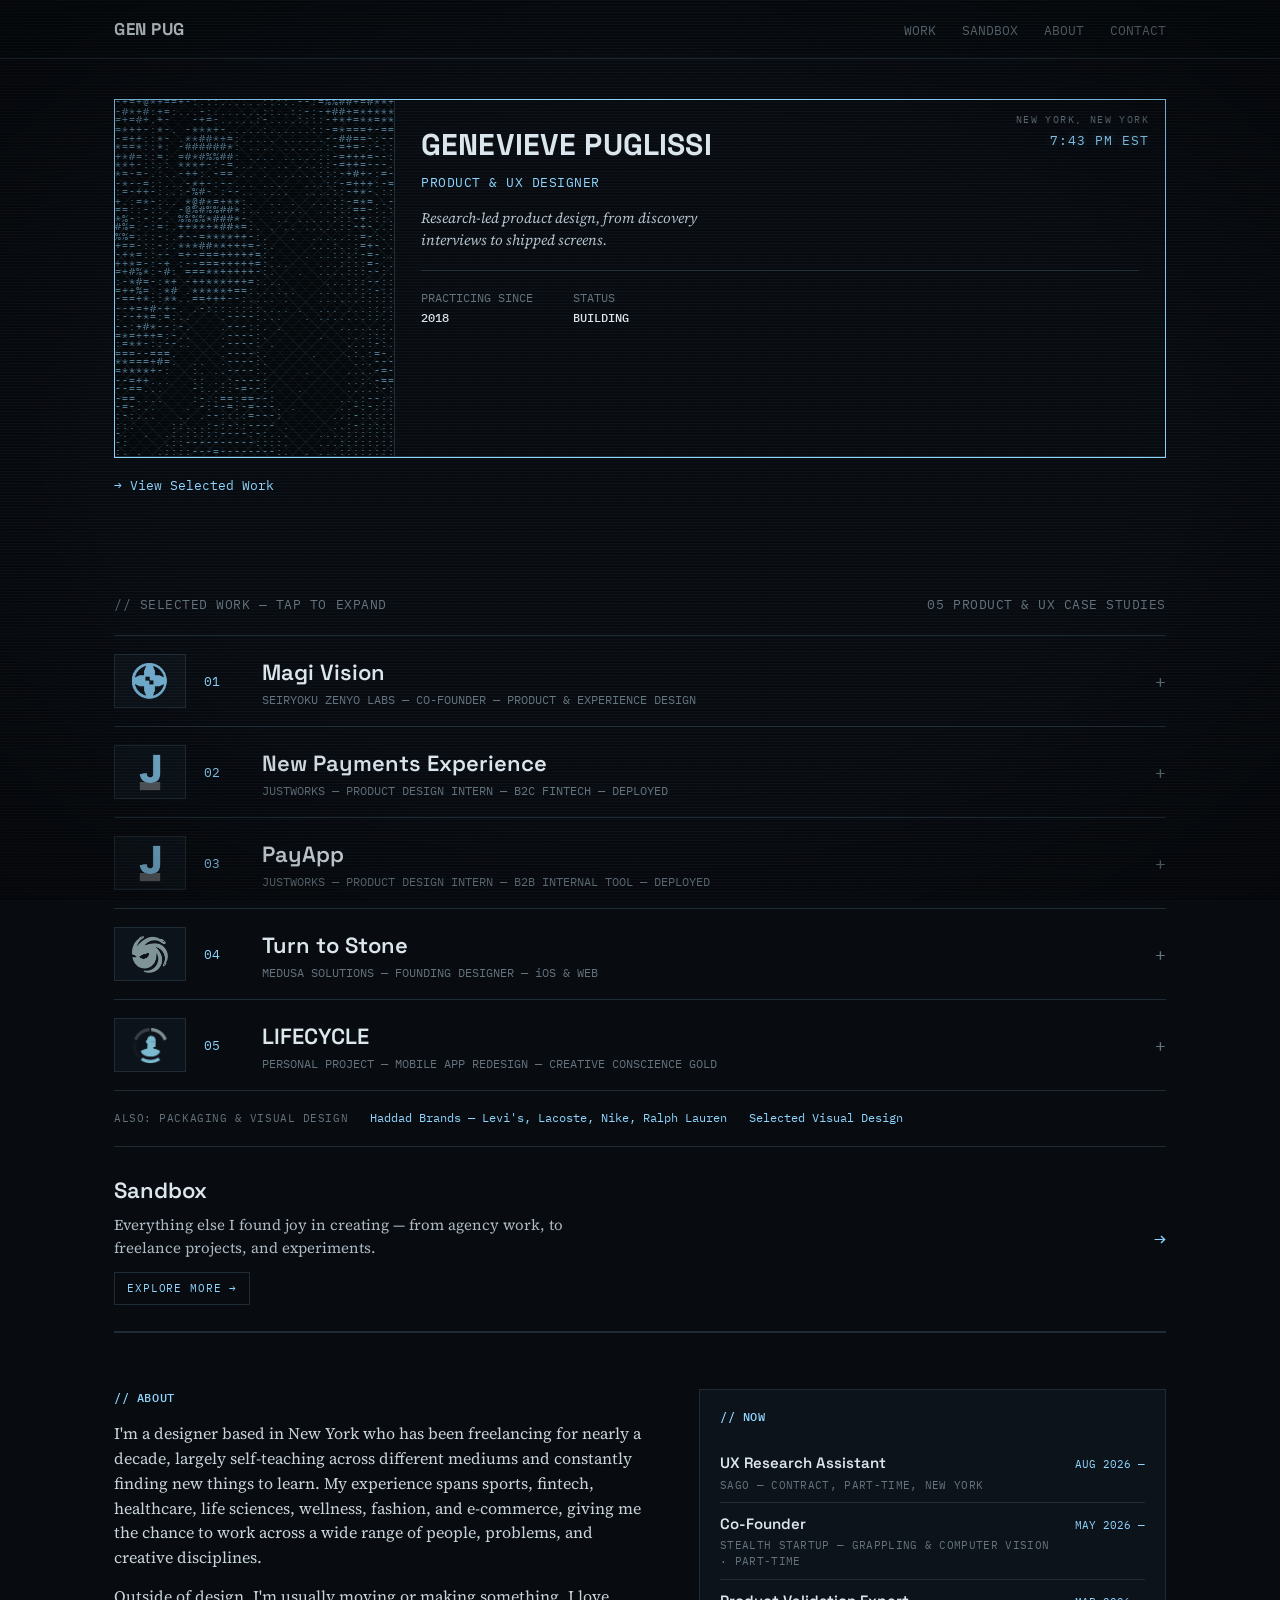
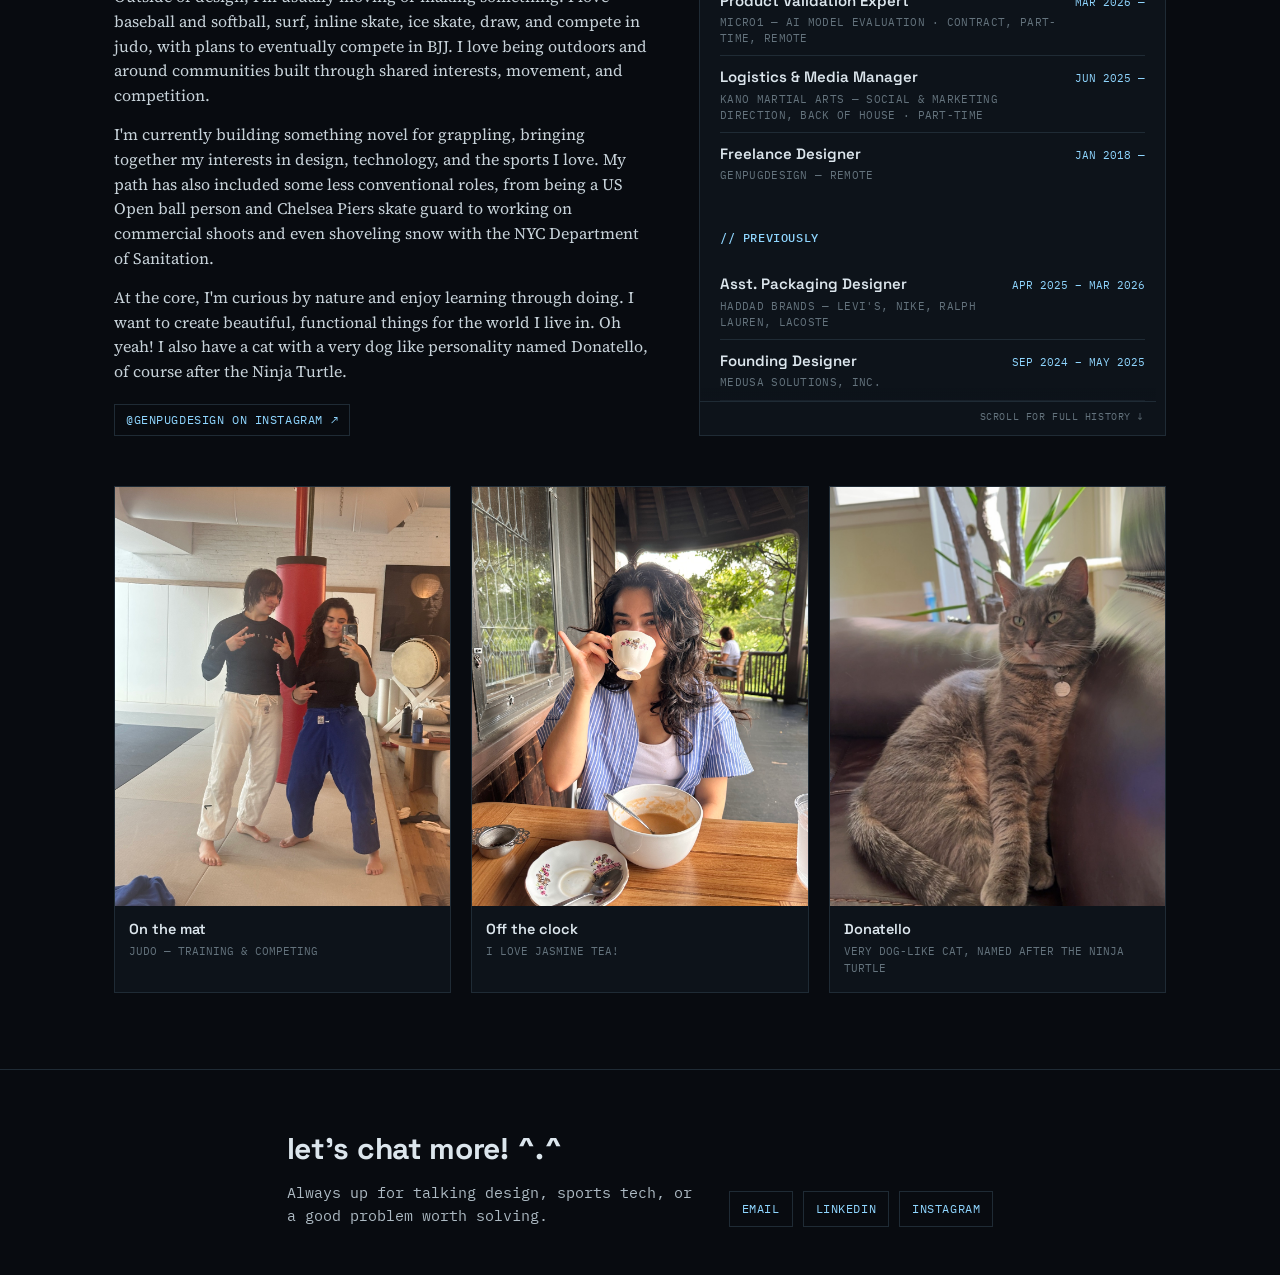
==== commit b148659c: "Lead with product & UX case studies; packaging moves to secondary row Title becomes Product & UX Des" ====
--- a/index.html
+++ b/index.html
@@ -3,21 +3,21 @@
 <head>
 <meta charset="UTF-8">
 <meta name="viewport" content="width=device-width, initial-scale=1.0, viewport-fit=cover">
-<title>Genevieve Puglissi — Multifaceted Designer &amp; Researcher</title>
-  <meta name="description" content="Multifaceted designer and researcher in New York, working across sports, fintech, healthcare, life sciences, wellness, fashion, and e-commerce.">
+<title>Genevieve Puglissi — Product &amp; UX Designer</title>
+  <meta name="description" content="Product and UX designer in New York. Research-led product design across fintech, sports tech, and consumer mobile, from discovery interviews to shipped screens.">
   <link rel="canonical" href="https://www.gen-pug.com/">
   <meta property="og:type" content="website">
   <meta property="og:site_name" content="Genevieve Puglissi">
-  <meta property="og:title" content="Genevieve Puglissi — Multifaceted Designer &amp; Researcher">
-  <meta property="og:description" content="Multifaceted designer and researcher in New York, working across sports, fintech, healthcare, life sciences, wellness, fashion, and e-commerce.">
+  <meta property="og:title" content="Genevieve Puglissi — Product &amp; UX Designer">
+  <meta property="og:description" content="Product and UX designer in New York. Research-led product design across fintech, sports tech, and consumer mobile, from discovery interviews to shipped screens.">
   <meta property="og:url" content="https://www.gen-pug.com/">
   <meta property="og:image" content="https://www.gen-pug.com/assets/social/og-cover.png">
   <meta property="og:image:width" content="1200">
   <meta property="og:image:height" content="630">
   <meta property="og:image:alt" content="Genevieve Puglissi — Multifaceted Designer and Researcher">
   <meta name="twitter:card" content="summary_large_image">
-  <meta name="twitter:title" content="Genevieve Puglissi — Multifaceted Designer &amp; Researcher">
-  <meta name="twitter:description" content="Multifaceted designer and researcher in New York, working across sports, fintech, healthcare, life sciences, wellness, fashion, and e-commerce.">
+  <meta name="twitter:title" content="Genevieve Puglissi — Product &amp; UX Designer">
+  <meta name="twitter:description" content="Product and UX designer in New York. Research-led product design across fintech, sports tech, and consumer mobile, from discovery interviews to shipped screens.">
   <meta name="twitter:image" content="https://www.gen-pug.com/assets/social/og-cover.png">
   <link rel="icon" href="favicon.svg" type="image/svg+xml">
   <link rel="icon" href="favicon-32.png" sizes="32x32" type="image/png">
@@ -423,8 +423,8 @@
         <div class="id-fields">
           <div class="id-ident">
             <div class="id-name">GENEVIEVE PUGLISSI</div>
-            <div class="id-role">MULTIFACETED DESIGNER &amp; RESEARCHER</div>
-            <p class="id-tagline">Exploring emerging technologies, storytelling, and human-centered design.</p>
+            <div class="id-role">PRODUCT &amp; UX DESIGNER</div>
+            <p class="id-tagline">Research-led product design, from discovery interviews to shipped screens.</p>
           </div>
 
           <div class="id-divider"></div>
@@ -464,81 +464,94 @@
 
 <section id="work">
   <div class="wrap">
-    <div class="section-label"><span>// SELECTED WORK — TAP TO EXPAND</span><span>04 PROJECTS</span></div>
-
-    <!-- 01 Haddad Brands -->
-    <div class="project-row">
-      <div class="row-head" data-toggle>
-        <div class="row-thumb">
-          <img src="assets/logos/haddad.png" alt="Haddad Brands logo">
-        </div>
-        <div class="row-index">01</div>
-        <div><div class="row-title">Haddad Brands</div><div class="row-org">PACKAGING &amp; PRODUCTION DESIGN — LEVI'S, LACOSTE, NIKE, RALPH LAUREN</div></div>
-        <div class="row-toggle">+</div>
-      </div>
-      <div class="row-body"><div class="row-body-inner">
-        <p class="row-desc">Trim and packaging for major apparel brands, taken from layout through to the print-ready mechanical a factory works from.</p>
-        <ul class="row-list"><li>Levi's Signature Red belt loop flasher for Canada: 2 sizes, 16 feature variables, English and French copy for Bill 96</li><li>Lacoste Kids &amp; Lacoste Baby packaging, built and checked as 3D constructions</li></ul>
-        <div class="tags"><span class="tag">PACKAGING</span><span class="tag">PRODUCTION FILES</span><span class="tag">COMPLIANCE</span></div>
-        <div class="case-link"><a href="haddad-case-study.html" style="color:var(--accent);">View full case study →</a></div>
-      </div></div>
-    </div>
-
-    <!-- 02 Selected Visual Design -->
-    <div class="project-row">
-      <div class="row-head" data-toggle>
-        <div class="row-thumb">
-          <img src="favicon.svg" alt="GENPUGDESIGN mark">
-        </div>
-        <div class="row-index">02</div>
-        <div><div class="row-title">Selected Visual Design</div><div class="row-org">GENPUGDESIGN — FREELANCE — PACKAGING, PRINT, BRAND</div></div>
-        <div class="row-toggle">+</div>
-      </div>
-      <div class="row-body"><div class="row-body-inner">
-        <p class="row-desc">Freelance packaging, posters, signage and apparel graphics: physical work made at real size for real audiences.</p>
-        <ul class="row-list"><li>Medusa rolling paper booklet: artwork, dielines and a manufacturer tech pack</li><li>Campaign posters for Medusa, plus print and window signage for Kano Martial Arts</li></ul>
-        <div class="tags"><span class="tag">PACKAGING</span><span class="tag">PRINT</span><span class="tag">BRAND ASSETS</span></div>
-        <div class="case-link"><a href="freelance.html" style="color:var(--accent);">View selected work →</a></div>
-      </div></div>
-    </div>
-
-    <!-- 03 Magi Vision -->
+    <div class="section-label"><span>// SELECTED WORK — TAP TO EXPAND</span><span>05 PRODUCT &amp; UX CASE STUDIES</span></div>
+
+    <!-- 01 Magi Vision -->
     <div class="project-row">
       <div class="row-head" data-toggle>
         <div class="row-thumb">
           <img src="assets/logos/magi.png" alt="Magi Vision medallion logo">
         </div>
-        <div class="row-index">03</div>
-        <div><div class="row-title">Magi Vision</div><div class="row-org">SEIRYOKU ZENYO LABS — CO-FOUNDER</div></div>
+        <div class="row-index">01</div>
+        <div><div class="row-title">Magi Vision</div><div class="row-org">SEIRYOKU ZENYO LABS — CO-FOUNDER — PRODUCT &amp; EXPERIENCE DESIGN</div></div>
         <div class="row-toggle">+</div>
       </div>
       <div class="row-body"><div class="row-body-inner">
-        <p class="row-desc">A computer-vision platform for combat-sports gyms, built from concept through launch.</p>
-        <ul class="row-list"><li>Own product and experience design direction end to end</li><li>Design across hardware and software surfaces</li></ul>
-        <div class="tags"><span class="tag">0 → 1</span><span class="tag">HARDWARE × SOFTWARE</span><span class="tag">DESIGN LEADERSHIP</span></div>
+        <p class="row-desc">A 0 → 1 computer-vision product for combat-sports gyms. I own the product and experience design, from problem framing to the software running live on real mats.</p>
+        <ul class="row-list"><li>Framed the core problem: grappling breaks computer vision (occlusion, identity swaps, the ground phase)</li><li>Design the operator HUD hands-on, iterating against the live build and testing it myself on capture days</li><li>Set design direction across hardware and software, plus a living brand system built from the live code</li></ul>
+        <div class="tags"><span class="tag">0 → 1</span><span class="tag">PRODUCT STRATEGY</span><span class="tag">HARDWARE × SOFTWARE</span></div>
         <div class="case-link"><a href="magi-vision-case-study.html" style="color:var(--accent);">View full case study →</a></div>
       </div></div>
     </div>
-
-    <!-- 04 PayApp -->
+    <!-- 02 New Payments Experience -->
     <div class="project-row">
       <div class="row-head" data-toggle>
         <div class="row-thumb">
           <img src="assets/logos/justworks.png" alt="Justworks logo">
         </div>
-        <div class="row-index">04</div>
-        <div><div class="row-title">PayApp</div><div class="row-org">JUSTWORKS — PRODUCT DESIGN INTERN — B2B</div></div>
+        <div class="row-index">02</div>
+        <div><div class="row-title">New Payments Experience</div><div class="row-org">JUSTWORKS — PRODUCT DESIGN INTERN — B2C FINTECH — DEPLOYED</div></div>
         <div class="row-toggle">+</div>
       </div>
       <div class="row-body"><div class="row-body-inner">
-        <p class="row-desc">An internal B2B fintech platform used across an 11-person cross-functional team.</p>
-        <ul class="row-list"><li>Led end-to-end design: user flows, site maps, high-fidelity prototypes</li><li>Partnered with PMs to define MVP scope and evaluate future opportunities</li></ul>
-        <div class="tags"><span class="tag">ENTERPRISE UX</span><span class="tag">FINTECH</span><span class="tag">DESIGN SYSTEMS</span></div>
+        <p class="row-desc">A redesign of the Justworks Payments experience, so admins can create and manage payments in one place instead of jumping between invoices, the Payments Center and employee pages.</p>
+        <ul class="row-list"><li>Turned BizOps customer research into prioritized design opportunities and How Might We statements</li><li>Ran timed wireframing workshops with the design team, then aligned on one direction in FigJam</li><li>Validated high-fidelity flows with Product, Engineering and BizOps; shipped to customers</li></ul>
+        <div class="tags"><span class="tag">UX RESEARCH</span><span class="tag">INFORMATION ARCHITECTURE</span><span class="tag">PROTOTYPING</span></div>
+        <div class="case-link"><a href="new-payments-experience-case-study.html" style="color:var(--accent);">View full case study →</a></div>
+      </div></div>
+    </div>
+    <!-- 03 PayApp -->
+    <div class="project-row">
+      <div class="row-head" data-toggle>
+        <div class="row-thumb">
+          <img src="assets/logos/justworks.png" alt="Justworks logo">
+        </div>
+        <div class="row-index">03</div>
+        <div><div class="row-title">PayApp</div><div class="row-org">JUSTWORKS — PRODUCT DESIGN INTERN — B2B INTERNAL TOOL — DEPLOYED</div></div>
+        <div class="row-toggle">+</div>
+      </div>
+      <div class="row-body"><div class="row-body-inner">
+        <p class="row-desc">Roles and permissions for an internal money-movement platform, so teams can provision their own access safely without engineering stepping in.</p>
+        <ul class="row-list"><li>Ran open-ended empathy interviews with PayOps and IT, plus a competitor teardown of Modern Treasury</li><li>Built personas, site maps, user flows and low- to high-fidelity prototypes with an 11-person team</li><li>Went 0 → 1 against a hard deadline; deployed after handoff</li></ul>
+        <div class="tags"><span class="tag">ENTERPRISE UX</span><span class="tag">USER RESEARCH</span><span class="tag">ROLES &amp; PERMISSIONS</span></div>
         <div class="case-link"><a href="payapp-case-study.html" style="color:var(--accent);">View full case study →</a></div>
       </div></div>
     </div>
-
-    <div class="more-cs"><span>MORE CASE STUDIES</span><a href="medusa-case-study.html">Turn to Stone</a><a href="new-payments-experience-case-study.html">New Payments Experience</a><a href="lifecycle-case-study.html">LIFECYCLE</a></div>
+    <!-- 04 Turn to Stone -->
+    <div class="project-row">
+      <div class="row-head" data-toggle>
+        <div class="row-thumb">
+          <img src="assets/logos/medusa.png" alt="Medusa logo">
+        </div>
+        <div class="row-index">04</div>
+        <div><div class="row-title">Turn to Stone</div><div class="row-org">MEDUSA SOLUTIONS — FOUNDING DESIGNER — iOS &amp; WEB</div></div>
+        <div class="row-toggle">+</div>
+      </div>
+      <div class="row-body"><div class="row-body-inner">
+        <p class="row-desc">A cannabis discovery and delivery platform for adults 21+ in Arizona and NYC, designed so every dispensary feels like a community you can find, trust and talk to.</p>
+        <ul class="row-list"><li>Proto-personas, journey and flow mapping, and a site map before any screen was drawn</li><li>Low- to high-fidelity iOS screens and a component library; web marketplace front door</li><li>In the room from conception to launch, live at medusa.so in 2026</li></ul>
+        <div class="tags"><span class="tag">FOUNDING DESIGNER</span><span class="tag">MOBILE</span><span class="tag">DESIGN SYSTEMS</span></div>
+        <div class="case-link"><a href="medusa-case-study.html" style="color:var(--accent);">View full case study →</a></div>
+      </div></div>
+    </div>
+    <!-- 05 LIFECYCLE -->
+    <div class="project-row">
+      <div class="row-head" data-toggle>
+        <div class="row-thumb">
+          <img src="assets/logos/lifecycle.png" alt="LIFECYCLE logo">
+        </div>
+        <div class="row-index">05</div>
+        <div><div class="row-title">LIFECYCLE</div><div class="row-org">PERSONAL PROJECT — MOBILE APP REDESIGN — CREATIVE CONSCIENCE GOLD</div></div>
+        <div class="row-toggle">+</div>
+      </div>
+      <div class="row-body"><div class="row-body-inner">
+        <p class="row-desc">A ground-up redesign of a life-management app, refocused from tracking time to supporting the habits and wellbeing people actually want.</p>
+        <ul class="row-list"><li>Heuristic evaluation, empathy interviews, personas, affinity mapping and HMWs</li><li>Mid-fidelity prototype tested in person and by survey while iterating</li><li>Award-winning: Creative Conscience Gold</li></ul>
+        <div class="tags"><span class="tag">UX RESEARCH</span><span class="tag">USABILITY TESTING</span><span class="tag">MOBILE</span></div>
+        <div class="case-link"><a href="lifecycle-case-study.html" style="color:var(--accent);">View full case study →</a></div>
+      </div></div>
+    </div>
+    <div class="more-cs"><span>ALSO: PACKAGING &amp; VISUAL DESIGN</span><a href="haddad-case-study.html">Haddad Brands — Levi's, Lacoste, Nike, Ralph Lauren</a><a href="freelance.html">Selected Visual Design</a></div>
 
   </div>
 </section>
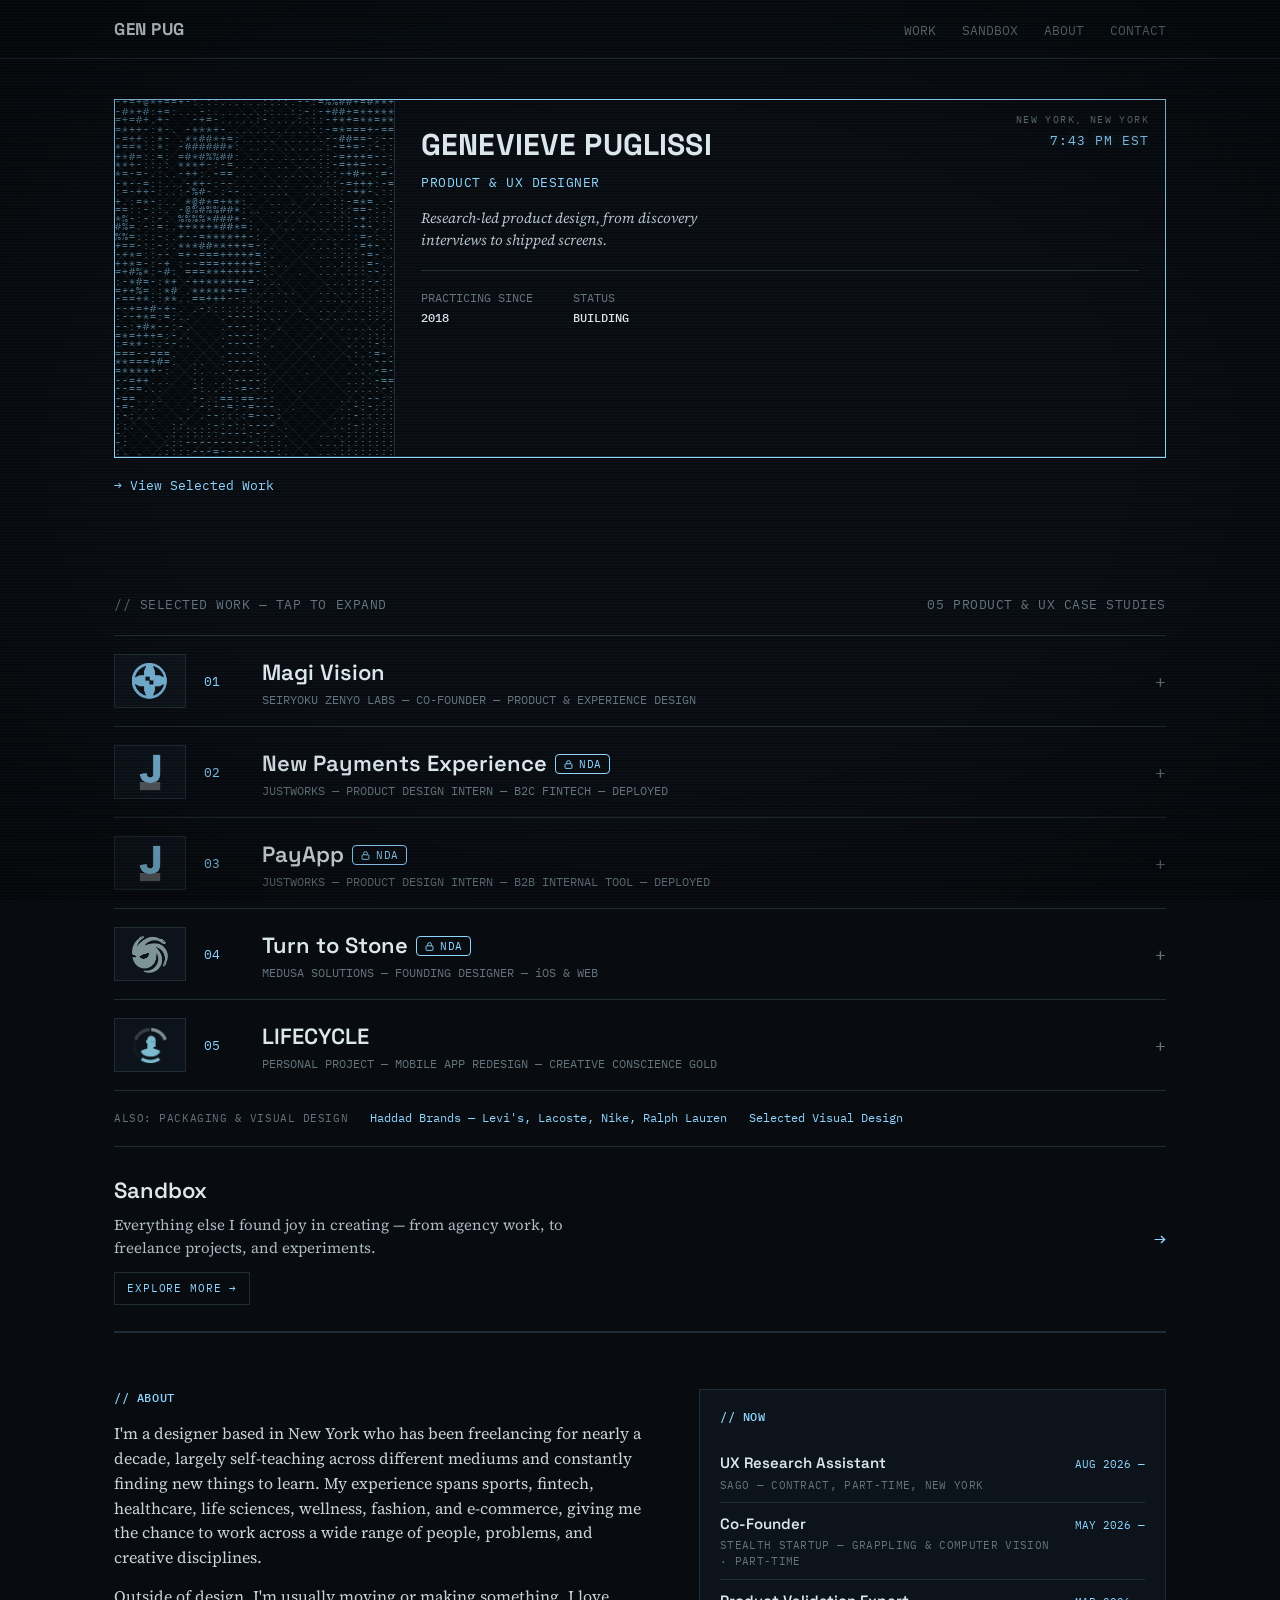
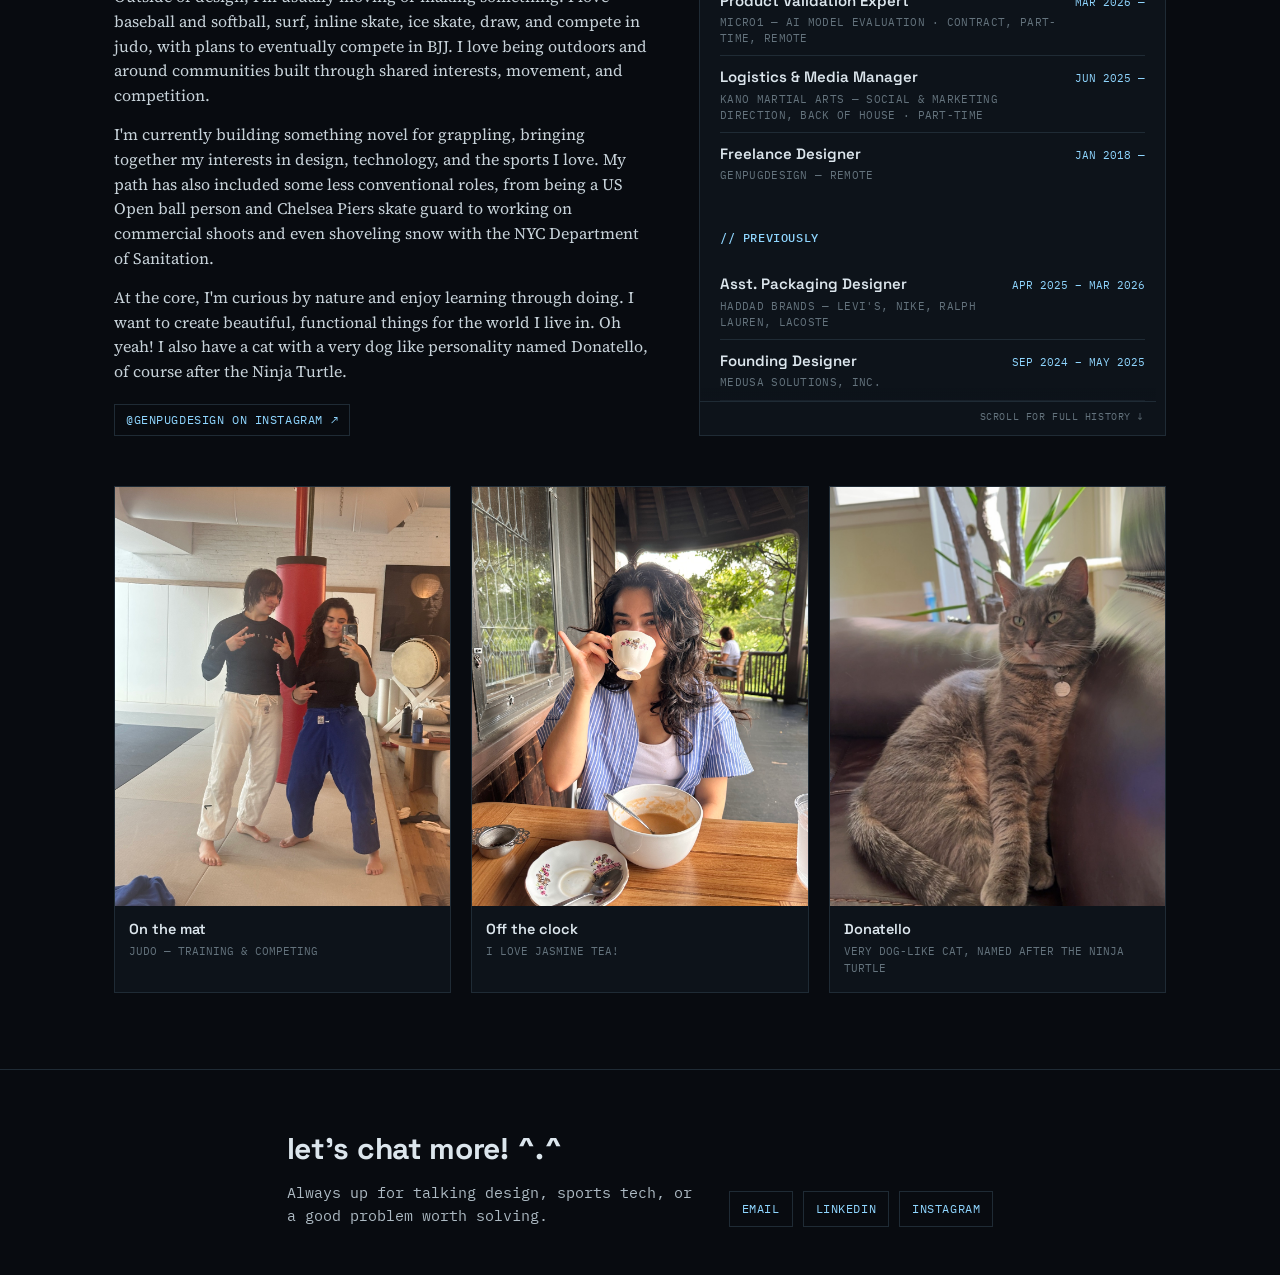
==== commit 8d4ae07b: "Lock Justworks and Medusa work behind an NDA password The New Payments Experience, PayApp and Turn t" ====
--- a/index.html
+++ b/index.html
@@ -340,6 +340,7 @@
     .footer-links a { font-size: 10.5px; padding: 7px 9px; }
   }
 </style>
+<link rel="stylesheet" href="assets/nda/nda.css">
 </head>
 <body>
 
@@ -490,14 +491,14 @@
           <img src="assets/logos/justworks.png" alt="Justworks logo">
         </div>
         <div class="row-index">02</div>
-        <div><div class="row-title">New Payments Experience</div><div class="row-org">JUSTWORKS — PRODUCT DESIGN INTERN — B2C FINTECH — DEPLOYED</div></div>
+        <div><div class="row-title">New Payments Experience<span class="nda-badge" title="Shared under NDA: password protected"><svg viewBox="0 0 24 24" fill="none" stroke="currentColor" stroke-width="2" aria-hidden="true"><rect x="4.5" y="10.5" width="15" height="10" rx="1.5"/><path d="M8 10.5V7.5a4 4 0 0 1 8 0v3"/></svg>NDA</span></div><div class="row-org">JUSTWORKS — PRODUCT DESIGN INTERN — B2C FINTECH — DEPLOYED</div></div>
         <div class="row-toggle">+</div>
       </div>
       <div class="row-body"><div class="row-body-inner">
         <p class="row-desc">A redesign of the Justworks Payments experience, so admins can create and manage payments in one place instead of jumping between invoices, the Payments Center and employee pages.</p>
         <ul class="row-list"><li>Turned BizOps customer research into prioritized design opportunities and How Might We statements</li><li>Ran timed wireframing workshops with the design team, then aligned on one direction in FigJam</li><li>Validated high-fidelity flows with Product, Engineering and BizOps; shipped to customers</li></ul>
         <div class="tags"><span class="tag">UX RESEARCH</span><span class="tag">INFORMATION ARCHITECTURE</span><span class="tag">PROTOTYPING</span></div>
-        <div class="case-link"><a href="new-payments-experience-case-study.html" style="color:var(--accent);">View full case study →</a></div>
+        <div class="case-link"><a href="new-payments-experience-case-study.html" style="color:var(--accent);">View case study · password protected →</a></div>
       </div></div>
     </div>
     <!-- 03 PayApp -->
@@ -507,14 +508,14 @@
           <img src="assets/logos/justworks.png" alt="Justworks logo">
         </div>
         <div class="row-index">03</div>
-        <div><div class="row-title">PayApp</div><div class="row-org">JUSTWORKS — PRODUCT DESIGN INTERN — B2B INTERNAL TOOL — DEPLOYED</div></div>
+        <div><div class="row-title">PayApp<span class="nda-badge" title="Shared under NDA: password protected"><svg viewBox="0 0 24 24" fill="none" stroke="currentColor" stroke-width="2" aria-hidden="true"><rect x="4.5" y="10.5" width="15" height="10" rx="1.5"/><path d="M8 10.5V7.5a4 4 0 0 1 8 0v3"/></svg>NDA</span></div><div class="row-org">JUSTWORKS — PRODUCT DESIGN INTERN — B2B INTERNAL TOOL — DEPLOYED</div></div>
         <div class="row-toggle">+</div>
       </div>
       <div class="row-body"><div class="row-body-inner">
         <p class="row-desc">Roles and permissions for an internal money-movement platform, so teams can provision their own access safely without engineering stepping in.</p>
         <ul class="row-list"><li>Ran open-ended empathy interviews with PayOps and IT, plus a competitor teardown of Modern Treasury</li><li>Built personas, site maps, user flows and low- to high-fidelity prototypes with an 11-person team</li><li>Went 0 → 1 against a hard deadline; deployed after handoff</li></ul>
         <div class="tags"><span class="tag">ENTERPRISE UX</span><span class="tag">USER RESEARCH</span><span class="tag">ROLES &amp; PERMISSIONS</span></div>
-        <div class="case-link"><a href="payapp-case-study.html" style="color:var(--accent);">View full case study →</a></div>
+        <div class="case-link"><a href="payapp-case-study.html" style="color:var(--accent);">View case study · password protected →</a></div>
       </div></div>
     </div>
     <!-- 04 Turn to Stone -->
@@ -524,14 +525,14 @@
           <img src="assets/logos/medusa.png" alt="Medusa logo">
         </div>
         <div class="row-index">04</div>
-        <div><div class="row-title">Turn to Stone</div><div class="row-org">MEDUSA SOLUTIONS — FOUNDING DESIGNER — iOS &amp; WEB</div></div>
+        <div><div class="row-title">Turn to Stone<span class="nda-badge" title="Shared under NDA: password protected"><svg viewBox="0 0 24 24" fill="none" stroke="currentColor" stroke-width="2" aria-hidden="true"><rect x="4.5" y="10.5" width="15" height="10" rx="1.5"/><path d="M8 10.5V7.5a4 4 0 0 1 8 0v3"/></svg>NDA</span></div><div class="row-org">MEDUSA SOLUTIONS — FOUNDING DESIGNER — iOS &amp; WEB</div></div>
         <div class="row-toggle">+</div>
       </div>
       <div class="row-body"><div class="row-body-inner">
         <p class="row-desc">A cannabis discovery and delivery platform for adults 21+ in Arizona and NYC, designed so every dispensary feels like a community you can find, trust and talk to.</p>
         <ul class="row-list"><li>Proto-personas, journey and flow mapping, and a site map before any screen was drawn</li><li>Low- to high-fidelity iOS screens and a component library; web marketplace front door</li><li>In the room from conception to launch, live at medusa.so in 2026</li></ul>
         <div class="tags"><span class="tag">FOUNDING DESIGNER</span><span class="tag">MOBILE</span><span class="tag">DESIGN SYSTEMS</span></div>
-        <div class="case-link"><a href="medusa-case-study.html" style="color:var(--accent);">View full case study →</a></div>
+        <div class="case-link"><a href="medusa-case-study.html" style="color:var(--accent);">View case study · password protected →</a></div>
       </div></div>
     </div>
     <!-- 05 LIFECYCLE -->
--- a/assets/nda/nda.css
+++ b/assets/nda/nda.css
@@ -0,0 +1,31 @@
+/* NDA password gate (see assets/nda/nda.js). Uses the site's tokens: --bg-panel, --ink, --accent, --line, --muted. */
+.nda-page { min-height: 62vh; display: flex; align-items: center; }
+.nda-page .nda-gate { padding-top: 120px; padding-bottom: 96px; max-width: 640px; }
+.nda-inline .nda-gate { margin: 18px 0 6px; padding: 26px 24px; border: 1px solid var(--line); border-radius: 8px;
+  background: var(--bg-panel); }
+.nda-icon { width: 46px; height: 46px; border: 1px solid var(--line); border-radius: 50%; display: grid; place-items: center;
+  color: var(--accent); background: var(--accent-soft); margin-bottom: 18px; }
+.nda-inline .nda-icon { width: 38px; height: 38px; margin-bottom: 14px; }
+.nda-tag { font-size: 11.5px; letter-spacing: 0.08em; color: var(--accent); margin-bottom: 12px; }
+.nda-title { font-size: clamp(34px, 6vw, 56px); line-height: 1.02; color: var(--ink); margin: 0 0 14px; font-weight: 700; }
+.nda-inline .nda-title { display: none; }
+.nda-copy { color: var(--muted); font-size: 16px; line-height: 1.55; max-width: 46ch; margin: 0 0 22px; }
+.nda-form { display: flex; flex-wrap: wrap; gap: 10px; align-items: center; max-width: 440px; }
+.nda-form input { flex: 1 1 220px; min-width: 0; height: 44px; padding: 0 14px; border-radius: 6px; border: 1px solid var(--line);
+  background: var(--bg); color: var(--ink); font: 15px 'IBM Plex Mono', monospace; }
+.nda-form input:focus { outline: none; border-color: var(--accent); box-shadow: 0 0 0 3px var(--accent-soft); }
+.nda-form button { height: 44px; padding: 0 18px; border-radius: 6px; border: 1px solid var(--accent); background: var(--accent);
+  color: var(--bg); font-size: 12.5px; letter-spacing: 0.08em; font-weight: 500; cursor: pointer; }
+.nda-form button:disabled { opacity: 0.6; cursor: progress; }
+.nda-msg { flex-basis: 100%; min-height: 18px; font-size: 12px; color: var(--muted); }
+.nda-form .nda-msg { color: #FF8F8F; }
+.nda-ask { margin: 26px 0 0; font-size: 11.5px; letter-spacing: 0.06em; color: var(--muted); }
+.nda-ask a { color: var(--accent); }
+.nda-sr { position: absolute; width: 1px; height: 1px; overflow: hidden; clip: rect(0 0 0 0); }
+.nda-shake { animation: nda-shake 0.36s; }
+@keyframes nda-shake { 20%, 60% { transform: translateX(-6px); } 40%, 80% { transform: translateX(6px); } }
+@media (prefers-reduced-motion: reduce) { .nda-shake { animation: none; } }
+/* NDA marker on the home page rows */
+.nda-badge { display: inline-flex; align-items: center; gap: 5px; margin-left: 8px; padding: 2px 7px; border: 1px solid var(--accent);
+  border-radius: 4px; color: var(--accent); font: 10.5px 'IBM Plex Mono', monospace; letter-spacing: 0.06em; vertical-align: 1px; }
+.nda-badge svg { width: 11px; height: 11px; }
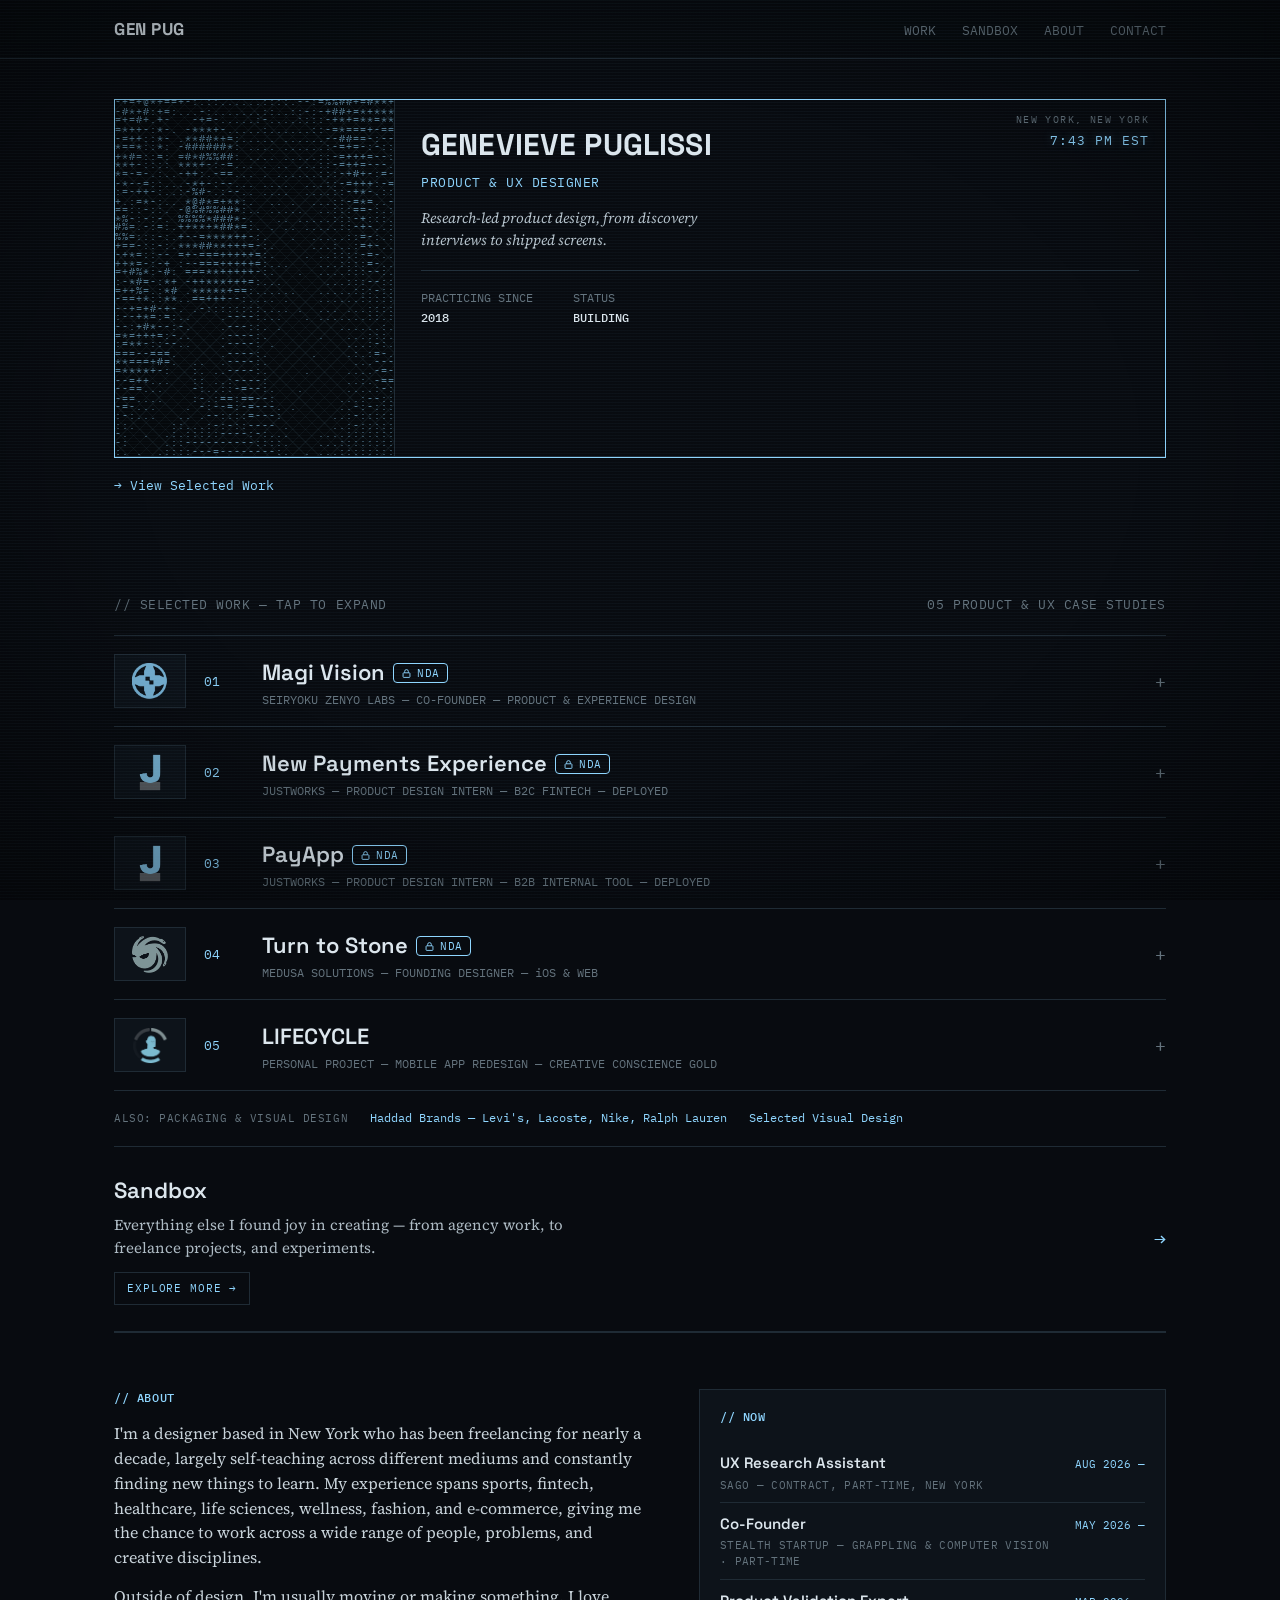
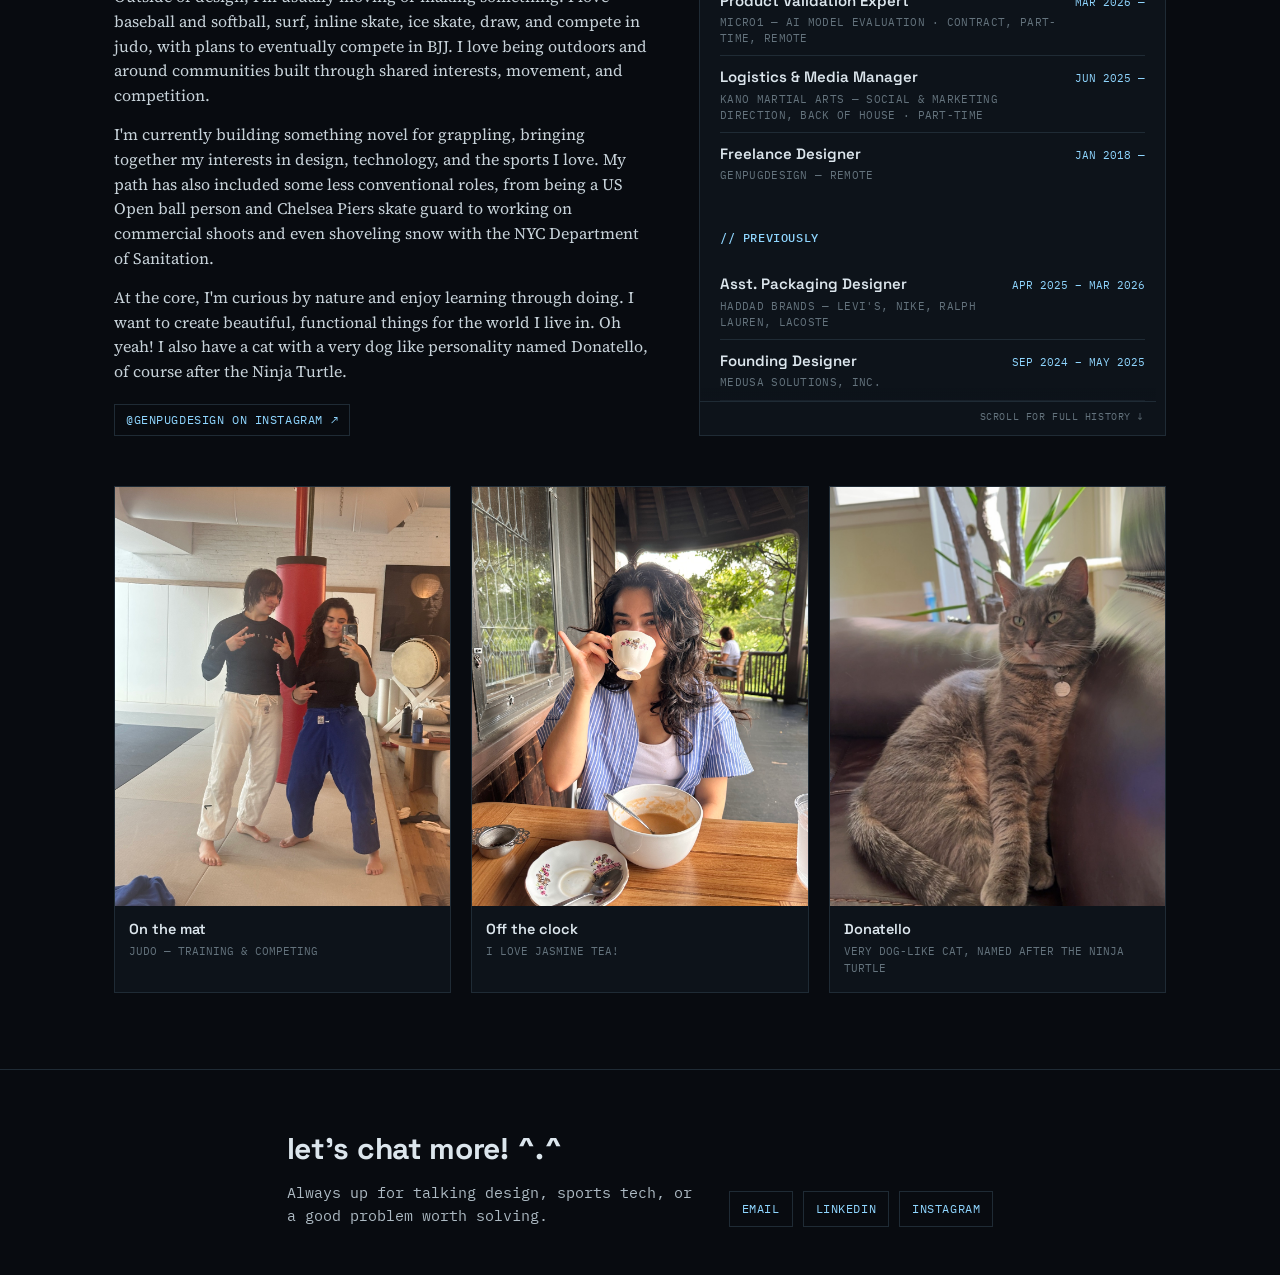
==== commit 3649f23d: "Put Magi Vision under the NDA password too The Magi Vision case study, including the embedded brand " ====
--- a/index.html
+++ b/index.html
@@ -474,14 +474,14 @@
           <img src="assets/logos/magi.png" alt="Magi Vision medallion logo">
         </div>
         <div class="row-index">01</div>
-        <div><div class="row-title">Magi Vision</div><div class="row-org">SEIRYOKU ZENYO LABS — CO-FOUNDER — PRODUCT &amp; EXPERIENCE DESIGN</div></div>
+        <div><div class="row-title">Magi Vision<span class="nda-badge" title="Shared under NDA: password protected"><svg viewBox="0 0 24 24" fill="none" stroke="currentColor" stroke-width="2" aria-hidden="true"><rect x="4.5" y="10.5" width="15" height="10" rx="1.5"/><path d="M8 10.5V7.5a4 4 0 0 1 8 0v3"/></svg>NDA</span></div><div class="row-org">SEIRYOKU ZENYO LABS — CO-FOUNDER — PRODUCT &amp; EXPERIENCE DESIGN</div></div>
         <div class="row-toggle">+</div>
       </div>
       <div class="row-body"><div class="row-body-inner">
         <p class="row-desc">A 0 → 1 computer-vision product for combat-sports gyms. I own the product and experience design, from problem framing to the software running live on real mats.</p>
         <ul class="row-list"><li>Framed the core problem: grappling breaks computer vision (occlusion, identity swaps, the ground phase)</li><li>Design the operator HUD hands-on, iterating against the live build and testing it myself on capture days</li><li>Set design direction across hardware and software, plus a living brand system built from the live code</li></ul>
         <div class="tags"><span class="tag">0 → 1</span><span class="tag">PRODUCT STRATEGY</span><span class="tag">HARDWARE × SOFTWARE</span></div>
-        <div class="case-link"><a href="magi-vision-case-study.html" style="color:var(--accent);">View full case study →</a></div>
+        <div class="case-link"><a href="magi-vision-case-study.html" style="color:var(--accent);">View case study · password protected →</a></div>
       </div></div>
     </div>
     <!-- 02 New Payments Experience -->
